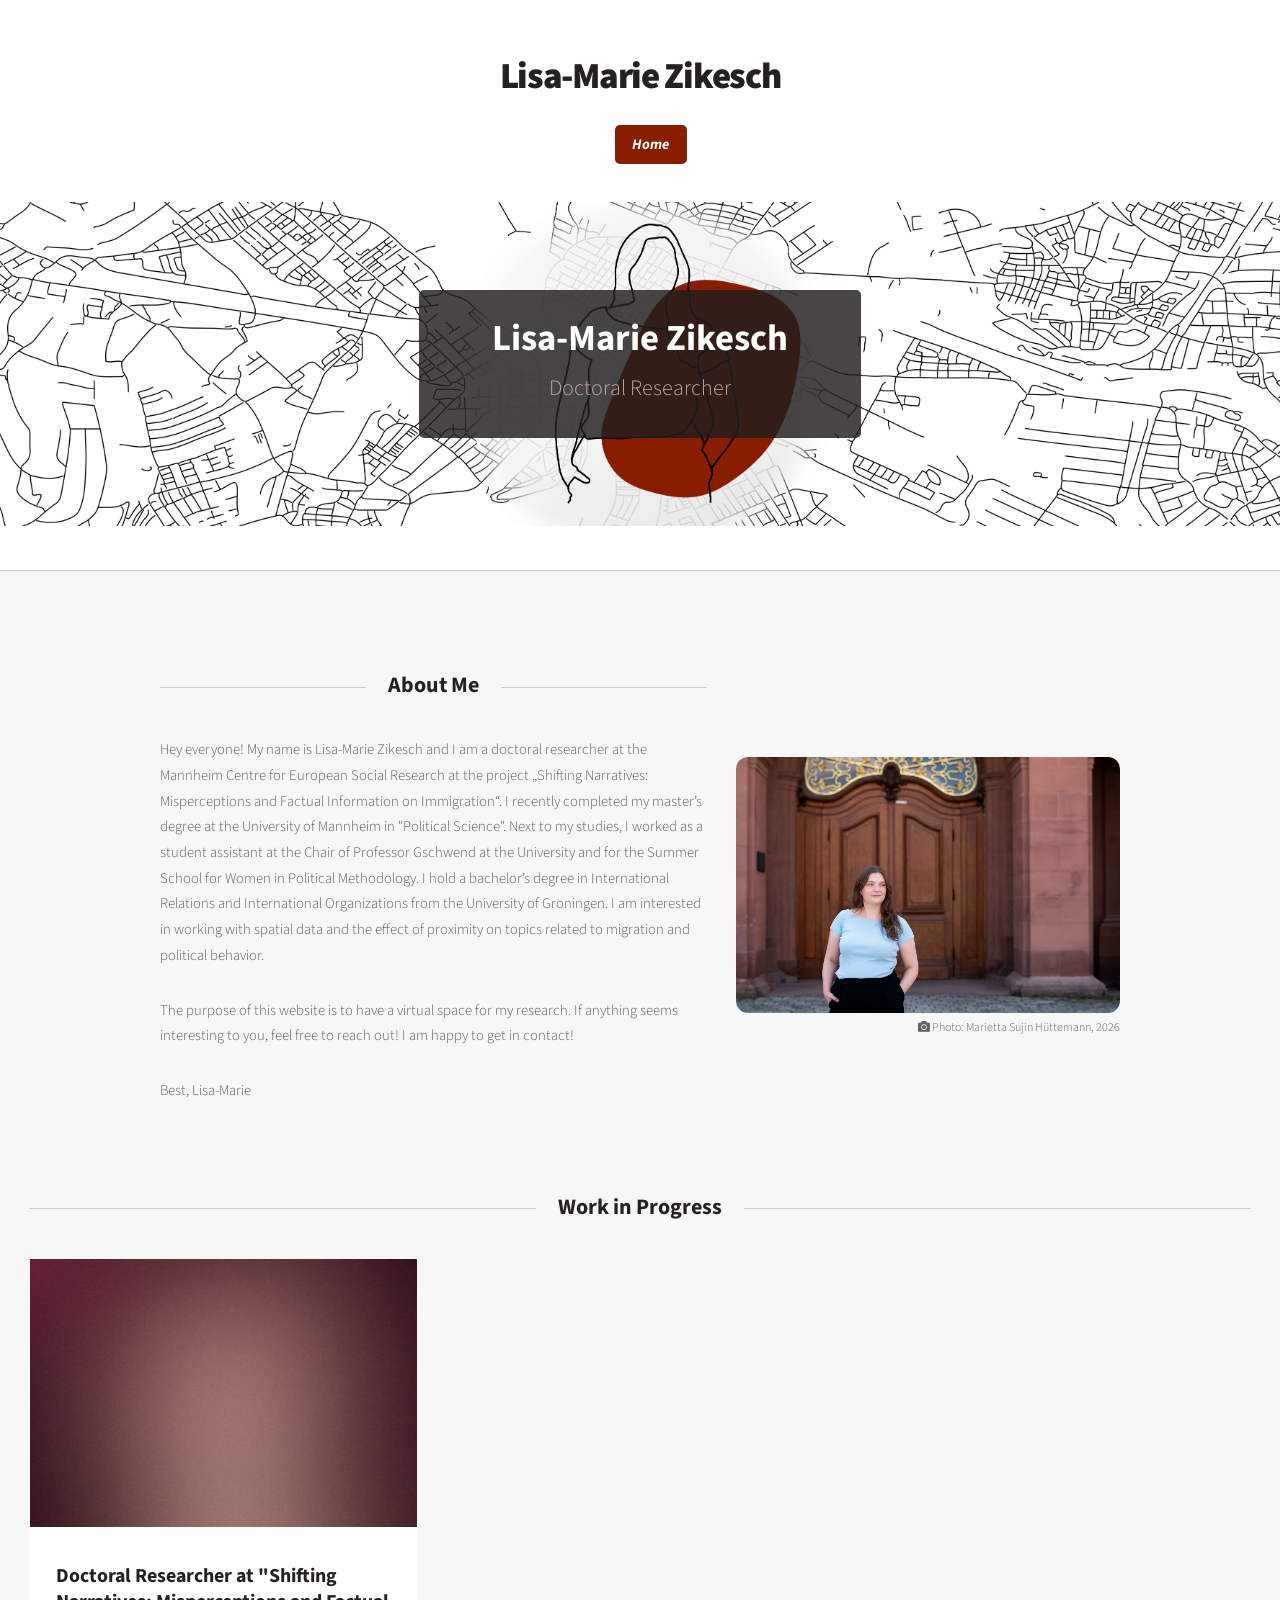
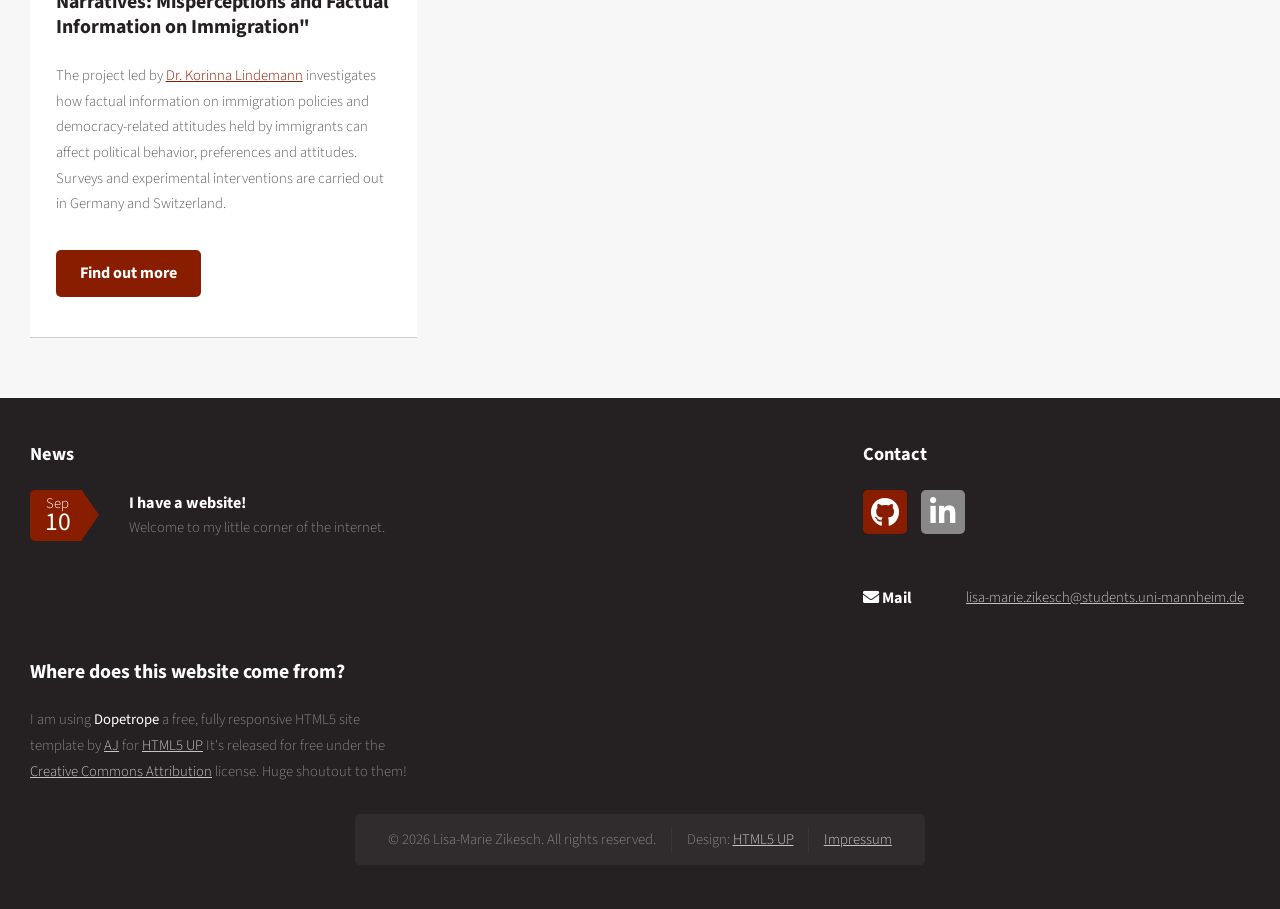
==== index.html @ a0c5550e "Update index.html" ====
<!DOCTYPE HTML>
<!--
	Dopetrope by HTML5 UP
	html5up.net | @ajlkn
	Free for personal and commercial use under the CCA 3.0 license (html5up.net/license)
-->
<html>
	<head>
		<title>Lisa-Marie Zikesch</title>
		<meta charset="utf-8" />
		<meta name="viewport" content="width=device-width, initial-scale=1, user-scalable=no" />

		<link rel="icon" type="image/png" href="images/favicon.png">
		<link rel="stylesheet" href="assets/css/main.css" />
	</head>
	<body class="homepage is-preload">
		<div id="page-wrapper">

			<!-- Header -->
				<section id="header">

					<!-- Logo -->
						<h1><a href="index.html">Lisa-Marie Zikesch</a></h1>

					<!-- Nav -->
						<nav id="nav">
							<ul>
								<li class="current"><a href="index.html">Home</a></li>
								<!--
								<li><a href="no-sidebar.html">About Me</a></li>
								<li>
									<a href="#">Menu</a>
									<ul>
										<li><a href="#">Lorem ipsum dolor</a></li>
										<li><a href="#">Magna phasellus</a></li>
										<li><a href="#">Etiam dolore nisl</a></li>
										<li>
											<a href="#">Phasellus consequat</a>
											<ul>
												<li><a href="#">Magna phasellus</a></li>
												<li><a href="#">Etiam dolore nisl</a></li>
												<li><a href="#">Veroeros feugiat</a></li>
												<li><a href="#">Nisl sed aliquam</a></li>
												<li><a href="#">Dolore adipiscing</a></li>
											</ul>
										</li>
										<li><a href="#">Veroeros feugiat</a></li>
									</ul>
								</li>
							-->
								<!--
								<li><a href="left-sidebar.html">Left Sidebar</a></li>
								<li><a href="right-sidebar.html">Right Sidebar</a></li>
							-->
				
							</ul>
						</nav>

					<!-- Banner -->
						<section id="banner">
							<header>
								<h2>Lisa-Marie Zikesch</h2>
								<p>Doctoral Researcher</p>
							</header>
						</section>

					<!-- Intro -->
					 <!--
						<section id="intro" class="container">
							<div class="row">
								<div class="col-4 col-12-medium">
									<section class="first">
										<i class="icon solid featured fa-cog"></i>
										<header>
											<h2>Research</h2>
										</header>
										<p>Nisl amet dolor sit ipsum veroeros sed blandit consequat veroeros et magna tempus.</p>
									</section>
								</div>
								<div class="col-4 col-12-medium">
									<section class="middle">
										<i class="icon solid featured alt fa-bolt"></i>
										<header>
											<h2>Magna etiam dolor</h2>
										</header>
										<p>Nisl amet dolor sit ipsum veroeros sed blandit consequat veroeros et magna tempus.</p>
									</section>
								</div>
								<div class="col-4 col-12-medium">
									<section class="last">
										<i class="icon solid featured alt2 fa-star"></i>
										<header>
											<h2>Tempus adipiscing</h2>
										</header>
										<p>Nisl amet dolor sit ipsum veroeros sed blandit consequat veroeros et magna tempus.</p>
									</section>
								</div>
							</div>
							<footer>
								<ul class="actions">
									<li><a href="#" class="button large">Get Started</a></li>
									<li><a href="#" class="button alt large">Learn More</a></li>
								</ul>
							</footer>
						</section>
					-->
				</section>


			<!-- Main -->
				<section id="main">
					<div class="container">
						<div class="row">
							<div class="col-12">

								<!-- Section -->
									<section class="about-section">
										<div class="section-text">
											<header class="major">
												<h2>About Me</h2>
											</header>
											<p>
												Hey everyone! My name is Lisa-Marie Zikesch and I am a doctoral researcher at the Mannheim Centre for European Social Research at the project „Shifting Narratives: Misperceptions and Factual Information on Immigration“. I recently completed my master’s degree at the University of Mannheim in "Political Science". Next to my studies, I worked as a student assistant at the Chair of Professor Gschwend at the University and for the Summer School for Women in Political Methodology. I hold a bachelor’s degree in International Relations and International Organizations from the University of Groningen. I am interested in working with spatial data and the effect of proximity on topics related to migration and political behavior. 
											</p>
											<p>
												The purpose of this website is to have a virtual space for my research. If anything seems interesting to you, feel free to reach out! I am happy to get in contact!
											</p>
											<p>
												Best, Lisa-Marie
											</p>
										</div>
										<figure class="image-figure">
											<img
    											src="images/profile.jpg"
    											alt="Headshot of Lisa-Marie Zikesch"
   					 							class="section-image"
    											width="800"
   	 											height="600"
											/>
											<figcaption>
												<i class="fas fa-camera"></i>
      											Photo: Marietta Sujin Hüttemann, 2026
    										</figcaption>
  										</figure>
									</section>
								
								<!-- Publications -->
									<section>
										<header class="major">
											<h2>Work in Progress</h2>
										</header>
										<div class="row">
											<div class="col-4 col-6-medium col-12-small">
												<section class="box">
													<a href="#" class="image featured"><img src="images/pic03.jpg" alt="" /></a>
													<header>
														<h3>Doctoral Researcher at "Shifting Narratives: Misperceptions and Factual Information on Immigration"</h3>
													</header>
													<p>The project led by <a href="https://korinnalindemann.github.io/" target="_blank">Dr. Korinna Lindemann</a> investigates how factual information on immigration policies and democracy-related attitudes held by immigrants can affect political behavior, preferences and attitudes. Surveys and experimental interventions are carried out in Germany and Switzerland.</p>
													<footer>
														<ul class="actions">
															<li><a href="https://www.mzes.uni-mannheim.de/en/projects/detail/shifting-narratives-misperceptions-and-factual-information-on-immigration" class="button alt">Find out more</a></li>
														</ul>
													</footer>
												</section>
											<!--	
											</div>
											<div class="col-4 col-6-medium col-12-small">
												<section class="box">
													<a href="#" class="image featured"><img src="images/pic03.jpg" alt="" /></a>
													<header>
														<h3>Sed etiam lorem nulla</h3>
													</header>
													<p>Lorem ipsum dolor sit amet sit veroeros sed amet blandit consequat veroeros lorem blandit adipiscing et feugiat phasellus tempus dolore ipsum lorem dolore.</p>
													<footer>
														<ul class="actions">
															<li><a href="#" class="button alt">Find out more</a></li>
														</ul>
													</footer>
												</section>
											</div>
											<div class="col-4 col-6-medium col-12-small">
												<section class="box">
													<a href="#" class="image featured"><img src="images/pic04.jpg" alt="" /></a>
													<header>
														<h3>Consequat et tempus</h3>
													</header>
													<p>Lorem ipsum dolor sit amet sit veroeros sed amet blandit consequat veroeros lorem blandit adipiscing et feugiat phasellus tempus dolore ipsum lorem dolore.</p>
													<footer>
														<ul class="actions">
															<li><a href="#" class="button alt">Find out more</a></li>
														</ul>
													</footer>
												</section>
											</div>
										-->
											</div>
									</section>

							</div>
							<div class="col-12">

							
								<!-- Publications -->
								<!--
									<section>
										<header class="major">
											<h2>Publications</h2>
										</header>
										<div class="row">
											<div class="col-4 col-6-medium col-12-small">
												<section class="box">
													<a href="#" class="image featured"><img src="images/pic02.jpg" alt="" /></a>
													<header>
														<h3>Ipsum feugiat et dolor</h3>
													</header>
													<p>Lorem ipsum dolor sit amet sit veroeros sed amet blandit consequat veroeros lorem blandit adipiscing et feugiat phasellus tempus dolore ipsum lorem dolore.</p>
													<footer>
														<ul class="actions">
															<li><a href="#" class="button alt">Find out more</a></li>
														</ul>
													</footer>
												</section>
											</div>
											<div class="col-4 col-6-medium col-12-small">
												<section class="box">
													<a href="#" class="image featured"><img src="images/pic03.jpg" alt="" /></a>
													<header>
														<h3>Sed etiam lorem nulla</h3>
													</header>
													<p>Lorem ipsum dolor sit amet sit veroeros sed amet blandit consequat veroeros lorem blandit adipiscing et feugiat phasellus tempus dolore ipsum lorem dolore.</p>
													<footer>
														<ul class="actions">
															<li><a href="#" class="button alt">Find out more</a></li>
														</ul>
													</footer>
												</section>
											</div>
											<div class="col-4 col-6-medium col-12-small">
												<section class="box">
													<a href="#" class="image featured"><img src="images/pic04.jpg" alt="" /></a>
													<header>
														<h3>Consequat et tempus</h3>
													</header>
													<p>Lorem ipsum dolor sit amet sit veroeros sed amet blandit consequat veroeros lorem blandit adipiscing et feugiat phasellus tempus dolore ipsum lorem dolore.</p>
													<footer>
														<ul class="actions">
															<li><a href="#" class="button alt">Find out more</a></li>
														</ul>
													</footer>
												</section>
											</div>
										-->			
										
						
											<!--
											<div class="col-4 col-6-medium col-12-small">
												<section class="box">
													<a href="#" class="image featured"><img src="images/pic05.jpg" alt="" /></a>
													<header>
														<h3>Blandit sed adipiscing</h3>
													</header>
													<p>Lorem ipsum dolor sit amet sit veroeros sed amet blandit consequat veroeros lorem blandit adipiscing et feugiat phasellus tempus dolore ipsum lorem dolore.</p>
													<footer>
														<ul class="actions">
															<li><a href="#" class="button alt">Find out more</a></li>
														</ul>
													</footer>
												</section>
											</div>
											<div class="col-4 col-6-medium col-12-small">
												<section class="box">
													<a href="#" class="image featured"><img src="images/pic06.jpg" alt="" /></a>
													<header>
														<h3>Etiam nisl consequat</h3>
													</header>
													<p>Lorem ipsum dolor sit amet sit veroeros sed amet blandit consequat veroeros lorem blandit adipiscing et feugiat phasellus tempus dolore ipsum lorem dolore.</p>
													<footer>
														<ul class="actions">
															<li><a href="#" class="button alt">Find out more</a></li>
														</ul>
													</footer>
												</section>
											</div>
											<div class="col-4 col-6-medium col-12-small">
												<section class="box">
													<a href="#" class="image featured"><img src="images/pic07.jpg" alt="" /></a>
													<header>
														<h3>Dolore nisl feugiat</h3>
													</header>
													<p>Lorem ipsum dolor sit amet sit veroeros sed amet blandit consequat veroeros lorem blandit adipiscing et feugiat phasellus tempus dolore ipsum lorem dolore.</p>
													<footer>
														<ul class="actions">
															<li><a href="#" class="button alt">Find out more</a></li>
														</ul>
													</footer>
												</section>
											</div>
										-->
								<!--			
										</div>
									</section>

							</div>
							<div class="col-12">
							-->		

								<!-- Blog -->
								 <!--
									<section>
										<header class="major">
											<h2>The Blog</h2>
										</header>
										<div class="row">
											<div class="col-6 col-12-small">
												<section class="box">
													<a href="#" class="image featured"><img src="images/pic08.jpg" alt="" /></a>
													<header>
														<h3>Magna tempus consequat</h3>
														<p>Posted 45 minutes ago</p>
													</header>
													<p>Lorem ipsum dolor sit amet sit veroeros sed et blandit consequat sed veroeros lorem et blandit adipiscing feugiat phasellus tempus hendrerit, tortor vitae mattis tempor, sapien sem feugiat sapien, id suscipit magna felis nec elit. Class aptent taciti sociosqu ad litora torquent per conubia nostra, per inceptos lorem ipsum dolor sit amet.</p>
													<footer>
														<ul class="actions">
															<li><a href="#" class="button icon solid fa-file-alt">Continue Reading</a></li>
															<li><a href="#" class="button alt icon solid fa-comment">33 comments</a></li>
														</ul>
													</footer>
												</section>
											</div>
											<div class="col-6 col-12-small">
												<section class="box">
													<a href="#" class="image featured"><img src="images/pic09.jpg" alt="" /></a>
													<header>
														<h3>Aptent veroeros aliquam</h3>
														<p>Posted 45 minutes ago</p>
													</header>
													<p>Lorem ipsum dolor sit amet sit veroeros sed et blandit consequat sed veroeros lorem et blandit adipiscing feugiat phasellus tempus hendrerit, tortor vitae mattis tempor, sapien sem feugiat sapien, id suscipit magna felis nec elit. Class aptent taciti sociosqu ad litora torquent per conubia nostra, per inceptos lorem ipsum dolor sit amet.</p>
													<footer>
														<ul class="actions">
															<li><a href="#" class="button icon solid fa-file-alt">Continue Reading</a></li>
															<li><a href="#" class="button alt icon solid fa-comment">33 comments</a></li>
														</ul>
													</footer>
												</section>
											</div>
										</div>
									</section>
								-->
							</div>
						</div>
					</div>
				</section>

			<!-- Footer -->
				<section id="footer">
					<div class="container">
						<div class="row">
							<div class="col-8 col-12-medium">
								<section>
									<header>
										<h2>News</h2>
									</header>
									<ul class="dates">
										<li>
											<span class="date">Sep <strong>10</strong></span>
											<h3><a href="#">I have a website!</a></h3>
											<p>Welcome to my little corner of the internet.</p>
										</li>
									<!--
										<li>
											<span class="date">Jan <strong>23</strong></span>
											<h3><a href="#">Ipsum sed blandit nisl consequat</a></h3>
											<p>Blandit phasellus lorem ipsum dolor tempor sapien tortor hendrerit adipiscing feugiat lorem.</p>
										</li>
										<li>
											<span class="date">Jan <strong>15</strong></span>
											<h3><a href="#">Magna tempus lorem feugiat</a></h3>
											<p>Dolore consequat sed phasellus lorem sed etiam nullam dolor etiam sed amet sit consequat.</p>
										</li>
										<li>
											<span class="date">Jan <strong>12</strong></span>
											<h3><a href="#">Dolore tempus ipsum feugiat nulla</a></h3>
											<p>Feugiat lorem dolor sed nullam tempus lorem ipsum dolor sit amet nullam consequat.</p>
										</li>
										<li>
											<span class="date">Jan <strong>10</strong></span>
											<h3><a href="#">Blandit tempus aliquam?</a></h3>
											<p>Feugiat sed tempus blandit tempus adipiscing nisl lorem ipsum dolor sit amet dolore.</p>
										</li>
									-->
									</ul>
								</section>
							</div>
						
							<!--
							<div class="col-4 col-6-medium col-12-small">
								
								<section>
									<header>
										<h2>Tempus consequat</h2>
									</header>
									<ul class="divided">
										<li><a href="#">Lorem ipsum dolor sit amet sit veroeros</a></li>
										<li><a href="#">Sed et blandit consequat sed tlorem blandit</a></li>
										<li><a href="#">Adipiscing feugiat phasellus sed tempus</a></li>
										<li><a href="#">Hendrerit tortor vitae mattis tempor sapien</a></li>
										<li><a href="#">Sem feugiat sapien id suscipit magna felis nec</a></li>
										<li><a href="#">Elit class aptent taciti sociosqu ad litora</a></li>
									</ul>
								</section>
							</div>
							<div class="col-4 col-6-medium col-12-small">
								<section>
									<header>
										<h2>Ipsum et phasellus</h2>
									</header>
									<ul class="divided">
										<li><a href="#">Lorem ipsum dolor sit amet sit veroeros</a></li>
										<li><a href="#">Sed et blandit consequat sed tlorem blandit</a></li>
										<li><a href="#">Adipiscing feugiat phasellus sed tempus</a></li>
										<li><a href="#">Hendrerit tortor vitae mattis tempor sapien</a></li>
										<li><a href="#">Sem feugiat sapien id suscipit magna felis nec</a></li>
										<li><a href="#">Elit class aptent taciti sociosqu ad litora</a></li>
									</ul>
								</section>
								
							</div>
							-->
							<div class="col-4 col-12-medium">
								<section>
									<header>
										<h2>Contact</h2>
									</header>
									<ul class="social">
										<li><a class="icon brands fab fa-github" href="https://github.com/lisa-mariezikesch"><span class="label">GitHub</span></a></li>
										<li><a class="icon brands fa-linkedin-in" href="https://www.linkedin.com/in/lisa-marie-zikesch-092158225/?locale=en-US"><span class="label">LinkedIn</span></a></li>
			
									</ul>
									<ul class="contact">
										<li>
											<h3><i class="fas fa-envelope"></i> Mail</h3>
											<p><a href="mailto:lisa-marie.zikesch@students.uni-mannheim.de">lisa-marie.zikesch@students.uni-mannheim.de</a></p>
										</li>
										<!--
										<li>
											<h3>Address</h3>
											<p>
												Untitled Incorporated<br />
												1234 Somewhere Road Suite<br />
												Nashville, TN 00000-0000
											</p>
										</li>
								
										<li>
											<h3>Mail</h3>
											<p><a href="mailto:lisa-marie.zikesch@students.uni-mannheim.de">lisa-marie.zikesch@students.uni-mannheim.de</a></p>
										</li>
									
										<li>
											<h3>Phone</h3>
											<p>(800) 000-0000</p>
										</li>
									-->
									</ul>
								</section>
							</div>
							<div class="col-4 col-12-small">
								<section>
									<header>
										<h3>Where does this website come from?</h3>
									</header>
									<!--
									<a href="#" class="image featured"><img src="images/pic10.jpg" alt="" /></a>
								-->
									<p>
										I am using <strong>Dopetrope</strong> a free, fully responsive HTML5 site template by
										<a href="http://twitter.com/ajlkn">AJ</a> for <a href="http://html5up.net/">HTML5 UP</a> It's released for free under
										the <a href="http://html5up.net/license/">Creative Commons Attribution</a> license. Huge shoutout to them!
									</p>
									<!--
									<footer>
										<ul class="actions">
											<li><a href="#" class="button">Find out more</a></li>
										</ul>
									</footer>
								-->
								</section>
							</div>
							<div class="col-12">

								<!-- Copyright -->
									<div id="copyright">
										<ul class="links">
											<li>&copy; 2026 Lisa-Marie Zikesch. All rights reserved.</li><li>Design: <a href="http://html5up.net">HTML5 UP</a></li><li><a href="impressum.html">Impressum</a></li>
										</ul>
									</div>

							</div>
						</div>
					</div>
				</section>

		</div>

		<!-- Scripts -->
			<script src="assets/js/jquery.min.js"></script>
			<script src="assets/js/jquery.dropotron.min.js"></script>
			<script src="assets/js/browser.min.js"></script>
			<script src="assets/js/breakpoints.min.js"></script>
			<script src="assets/js/util.js"></script>
			<script src="assets/js/main.js"></script>

	</body>
</html>
---- assets/css/main.css ----
@import url("fontawesome-all.min.css");
@import url("https://fonts.googleapis.com/css?family=Source+Sans+Pro:300,400,700,900,300italic");

/*
	Dopetrope by HTML5 UP
	html5up.net | @ajlkn
	Free for personal and commercial use under the CCA 3.0 license (html5up.net/license)
*/

html, body, div, span, applet, object,
iframe, h1, h2, h3, h4, h5, h6, p, blockquote,
pre, a, abbr, acronym, address, big, cite,
code, del, dfn, em, img, ins, kbd, q, s, samp,
small, strike, strong, sub, sup, tt, var, b,
u, i, center, dl, dt, dd, ol, ul, li, fieldset,
form, label, legend, table, caption, tbody,
tfoot, thead, tr, th, td, article, aside,
canvas, details, embed, figure, figcaption,
footer, header, hgroup, menu, nav, output, ruby,
section, summary, time, mark, audio, video {
	margin: 0;
	padding: 0;
	border: 0;
	font-size: 100%;
	font: inherit;
	vertical-align: baseline;}

article, aside, details, figcaption, figure,
footer, header, hgroup, menu, nav, section {
	display: block;}

body {
	line-height: 1;
}

ol, ul {
	list-style: none;
}

blockquote, q {
	quotes: none;
}

	blockquote:before, blockquote:after, q:before, q:after {
		content: '';
		content: none;
	}

table {
	border-collapse: collapse;
	border-spacing: 0;
}

body {
	-webkit-text-size-adjust: none;
}

mark {
	background-color: transparent;
	color: inherit;
}

input::-moz-focus-inner {
	border: 0;
	padding: 0;
}

input, select, textarea {
	-moz-appearance: none;
	-webkit-appearance: none;
	-ms-appearance: none;
	appearance: none;
}

/* Basic */

	html {
		box-sizing: border-box;
	}

	*, *:before, *:after {
		box-sizing: inherit;
	}

	body {
		background: #252122;
		background-image: url("images/bg02.png");
	}

		body.is-preload *, body.is-preload *:before, body.is-preload *:after {
			-moz-animation: none !important;
			-webkit-animation: none !important;
			-ms-animation: none !important;
			animation: none !important;
			-moz-transition: none !important;
			-webkit-transition: none !important;
			-ms-transition: none !important;
			transition: none !important;
		}

	body, input, textarea, select {
		font-family: 'Source Sans Pro';
		font-weight: 300;
		color: #5d5d5d;
		font-size: 14pt;
		line-height: 1.75em;
	}

	strong, b {
		color: #252122;
		font-weight: 400;
	}

	i, em {
		font-style: italic;
	}

	sub {
		position: relative;
		top: 0.5em;
		font-size: 0.8em;
	}

	sup {
		position: relative;
		top: -0.5em;
		font-size: 0.8em;
	}

	blockquote {
		border-left: solid 0.75em #dddddd;
		padding: 1em 0 1em 1.5em;
		font-style: italic;
	}

	h1, h2, h3, h4, h5, h6 {
		color: #252122;
		font-weight: 700;
	}

	h1 a, h2 a, h3 a, h4 a, h5 a, h6 a {
		color: inherit;
		text-decoration: none;
	}

	h2 {
		font-size: 1.5em;
	}

	h3 {
		font-size: 1.35em;
	}

	a {
		color: #891d00;
		text-decoration: underline;
	}

		a:hover {
			text-decoration: none;
		}

	br.clear {
		clear: both;
	}

	hr {
		border: 0;
		border-top: solid 1px #dddddd;
		height: 1px;
		margin: 2em 0 2em 0;
	}

	p, ul, ol, dl, table {
		margin-bottom: 2em;
	}

/* Container */

	.container {
		margin: 0 auto;
		max-width: 100%;
		width: 70em;
	}

		@media screen and (max-width: 1680px) {

			.container {
				width: 70em;
			}

		}

		@media screen and (max-width: 1280px) {

			.container {
				width: calc(100% - 60px);
			}

		}

		@media screen and (max-width: 980px) {

			.container {
				width: calc(100% - 80px);
			}

		}

		@media screen and (max-width: 736px) {

			.container {
				width: calc(100% - 40px);
			}

		}

/* Row */

	.row {
		display: flex;
		flex-wrap: wrap;
		box-sizing: border-box;
		align-items: stretch;
	}

		.row > * {
			box-sizing: border-box;
		}

		.row.gtr-uniform > * > :last-child {
			margin-bottom: 0;
		}

		.row.aln-left {
			justify-content: flex-start;
		}

		.row.aln-center {
			justify-content: center;
		}

		.row.aln-right {
			justify-content: flex-end;
		}

		.row.aln-top {
			align-items: flex-start;
		}

		.row.aln-middle {
			align-items: center;
		}

		.row.aln-bottom {
			align-items: flex-end;
		}

		.row > .imp {
			order: -1;
		}

		.row > .col-1 {
			width: 8.33333%;
		}

		.row > .off-1 {
			margin-left: 8.33333%;
		}

		.row > .col-2 {
			width: 16.66667%;
		}

		.row > .off-2 {
			margin-left: 16.66667%;
		}

		.row > .col-3 {
			width: 25%;
		}

		.row > .off-3 {
			margin-left: 25%;
		}

		.row > .col-4 {
			width: 33.33333%;
		}

		.row > .off-4 {
			margin-left: 33.33333%;
		}

		.row > .col-5 {
			width: 41.66667%;
		}

		.row > .off-5 {
			margin-left: 41.66667%;
		}

		.row > .col-6 {
			width: 50%;
		}

		.row > .off-6 {
			margin-left: 50%;
		}

		.row > .col-7 {
			width: 58.33333%;
		}

		.row > .off-7 {
			margin-left: 58.33333%;
		}

		.row > .col-8 {
			width: 66.66667%;
		}

		.row > .off-8 {
			margin-left: 66.66667%;
		}

		.row > .col-9 {
			width: 75%;
		}

		.row > .off-9 {
			margin-left: 75%;
		}

		.row > .col-10 {
			width: 83.33333%;
		}

		.row > .off-10 {
			margin-left: 83.33333%;
		}

		.row > .col-11 {
			width: 91.66667%;
		}

		.row > .off-11 {
			margin-left: 91.66667%;
		}

		.row > .col-12 {
			width: 100%;
		}

		.row > .off-12 {
			margin-left: 100%;
		}

		.row.gtr-0 {
			margin-top: 0px;
			margin-left: 0px;
		}

			.row.gtr-0 > * {
				padding: 0px 0 0 0px;
			}

			.row.gtr-0.gtr-uniform {
				margin-top: 0px;
			}

				.row.gtr-0.gtr-uniform > * {
					padding-top: 0px;
				}

		.row.gtr-25 {
			margin-top: -12.5px;
			margin-left: -12.5px;
		}

			.row.gtr-25 > * {
				padding: 12.5px 0 0 12.5px;
			}

			.row.gtr-25.gtr-uniform {
				margin-top: -12.5px;
			}

				.row.gtr-25.gtr-uniform > * {
					padding-top: 12.5px;
				}

		.row.gtr-50 {
			margin-top: -25px;
			margin-left: -25px;
		}

			.row.gtr-50 > * {
				padding: 25px 0 0 25px;
			}

			.row.gtr-50.gtr-uniform {
				margin-top: -25px;
			}

				.row.gtr-50.gtr-uniform > * {
					padding-top: 25px;
				}

		.row {
			margin-top: -50px;
			margin-left: -50px;
		}

			.row > * {
				padding: 50px 0 0 50px;
			}

			.row.gtr-uniform {
				margin-top: -50px;
			}

				.row.gtr-uniform > * {
					padding-top: 50px;
				}

		.row.gtr-150 {
			margin-top: -75px;
			margin-left: -75px;
		}

			.row.gtr-150 > * {
				padding: 75px 0 0 75px;
			}

			.row.gtr-150.gtr-uniform {
				margin-top: -75px;
			}

				.row.gtr-150.gtr-uniform > * {
					padding-top: 75px;
				}

		.row.gtr-200 {
			margin-top: -100px;
			margin-left: -100px;
		}

			.row.gtr-200 > * {
				padding: 100px 0 0 100px;
			}

			.row.gtr-200.gtr-uniform {
				margin-top: -100px;
			}

				.row.gtr-200.gtr-uniform > * {
					padding-top: 100px;
				}

		@media screen and (max-width: 1680px) {

			.row {
				display: flex;
				flex-wrap: wrap;
				box-sizing: border-box;
				align-items: stretch;
			}

				.row > * {
					box-sizing: border-box;
				}

				.row.gtr-uniform > * > :last-child {
					margin-bottom: 0;
				}

				.row.aln-left {
					justify-content: flex-start;
				}

				.row.aln-center {
					justify-content: center;
				}

				.row.aln-right {
					justify-content: flex-end;
				}

				.row.aln-top {
					align-items: flex-start;
				}

				.row.aln-middle {
					align-items: center;
				}

				.row.aln-bottom {
					align-items: flex-end;
				}

				.row > .imp-xlarge {
					order: -1;
				}

				.row > .col-1-xlarge {
					width: 8.33333%;
				}

				.row > .off-1-xlarge {
					margin-left: 8.33333%;
				}

				.row > .col-2-xlarge {
					width: 16.66667%;
				}

				.row > .off-2-xlarge {
					margin-left: 16.66667%;
				}

				.row > .col-3-xlarge {
					width: 25%;
				}

				.row > .off-3-xlarge {
					margin-left: 25%;
				}

				.row > .col-4-xlarge {
					width: 33.33333%;
				}

				.row > .off-4-xlarge {
					margin-left: 33.33333%;
				}

				.row > .col-5-xlarge {
					width: 41.66667%;
				}

				.row > .off-5-xlarge {
					margin-left: 41.66667%;
				}

				.row > .col-6-xlarge {
					width: 50%;
				}

				.row > .off-6-xlarge {
					margin-left: 50%;
				}

				.row > .col-7-xlarge {
					width: 58.33333%;
				}

				.row > .off-7-xlarge {
					margin-left: 58.33333%;
				}

				.row > .col-8-xlarge {
					width: 66.66667%;
				}

				.row > .off-8-xlarge {
					margin-left: 66.66667%;
				}

				.row > .col-9-xlarge {
					width: 75%;
				}

				.row > .off-9-xlarge {
					margin-left: 75%;
				}

				.row > .col-10-xlarge {
					width: 83.33333%;
				}

				.row > .off-10-xlarge {
					margin-left: 83.33333%;
				}

				.row > .col-11-xlarge {
					width: 91.66667%;
				}

				.row > .off-11-xlarge {
					margin-left: 91.66667%;
				}

				.row > .col-12-xlarge {
					width: 100%;
				}

				.row > .off-12-xlarge {
					margin-left: 100%;
				}

				.row.gtr-0 {
					margin-top: 0px;
					margin-left: 0px;
				}

					.row.gtr-0 > * {
						padding: 0px 0 0 0px;
					}

					.row.gtr-0.gtr-uniform {
						margin-top: 0px;
					}

						.row.gtr-0.gtr-uniform > * {
							padding-top: 0px;
						}

				.row.gtr-25 {
					margin-top: -12.5px;
					margin-left: -12.5px;
				}

					.row.gtr-25 > * {
						padding: 12.5px 0 0 12.5px;
					}

					.row.gtr-25.gtr-uniform {
						margin-top: -12.5px;
					}

						.row.gtr-25.gtr-uniform > * {
							padding-top: 12.5px;
						}

				.row.gtr-50 {
					margin-top: -25px;
					margin-left: -25px;
				}

					.row.gtr-50 > * {
						padding: 25px 0 0 25px;
					}

					.row.gtr-50.gtr-uniform {
						margin-top: -25px;
					}

						.row.gtr-50.gtr-uniform > * {
							padding-top: 25px;
						}

				.row {
					margin-top: -50px;
					margin-left: -50px;
				}

					.row > * {
						padding: 50px 0 0 50px;
					}

					.row.gtr-uniform {
						margin-top: -50px;
					}

						.row.gtr-uniform > * {
							padding-top: 50px;
						}

				.row.gtr-150 {
					margin-top: -75px;
					margin-left: -75px;
				}

					.row.gtr-150 > * {
						padding: 75px 0 0 75px;
					}

					.row.gtr-150.gtr-uniform {
						margin-top: -75px;
					}

						.row.gtr-150.gtr-uniform > * {
							padding-top: 75px;
						}

				.row.gtr-200 {
					margin-top: -100px;
					margin-left: -100px;
				}

					.row.gtr-200 > * {
						padding: 100px 0 0 100px;
					}

					.row.gtr-200.gtr-uniform {
						margin-top: -100px;
					}

						.row.gtr-200.gtr-uniform > * {
							padding-top: 100px;
						}

		}

		@media screen and (max-width: 1280px) {

			.row {
				display: flex;
				flex-wrap: wrap;
				box-sizing: border-box;
				align-items: stretch;
			}

				.row > * {
					box-sizing: border-box;
				}

				.row.gtr-uniform > * > :last-child {
					margin-bottom: 0;
				}

				.row.aln-left {
					justify-content: flex-start;
				}

				.row.aln-center {
					justify-content: center;
				}

				.row.aln-right {
					justify-content: flex-end;
				}

				.row.aln-top {
					align-items: flex-start;
				}

				.row.aln-middle {
					align-items: center;
				}

				.row.aln-bottom {
					align-items: flex-end;
				}

				.row > .imp-large {
					order: -1;
				}

				.row > .col-1-large {
					width: 8.33333%;
				}

				.row > .off-1-large {
					margin-left: 8.33333%;
				}

				.row > .col-2-large {
					width: 16.66667%;
				}

				.row > .off-2-large {
					margin-left: 16.66667%;
				}

				.row > .col-3-large {
					width: 25%;
				}

				.row > .off-3-large {
					margin-left: 25%;
				}

				.row > .col-4-large {
					width: 33.33333%;
				}

				.row > .off-4-large {
					margin-left: 33.33333%;
				}

				.row > .col-5-large {
					width: 41.66667%;
				}

				.row > .off-5-large {
					margin-left: 41.66667%;
				}

				.row > .col-6-large {
					width: 50%;
				}

				.row > .off-6-large {
					margin-left: 50%;
				}

				.row > .col-7-large {
					width: 58.33333%;
				}

				.row > .off-7-large {
					margin-left: 58.33333%;
				}

				.row > .col-8-large {
					width: 66.66667%;
				}

				.row > .off-8-large {
					margin-left: 66.66667%;
				}

				.row > .col-9-large {
					width: 75%;
				}

				.row > .off-9-large {
					margin-left: 75%;
				}

				.row > .col-10-large {
					width: 83.33333%;
				}

				.row > .off-10-large {
					margin-left: 83.33333%;
				}

				.row > .col-11-large {
					width: 91.66667%;
				}

				.row > .off-11-large {
					margin-left: 91.66667%;
				}

				.row > .col-12-large {
					width: 100%;
				}

				.row > .off-12-large {
					margin-left: 100%;
				}

				.row.gtr-0 {
					margin-top: 0px;
					margin-left: 0px;
				}

					.row.gtr-0 > * {
						padding: 0px 0 0 0px;
					}

					.row.gtr-0.gtr-uniform {
						margin-top: 0px;
					}

						.row.gtr-0.gtr-uniform > * {
							padding-top: 0px;
						}

				.row.gtr-25 {
					margin-top: -7.5px;
					margin-left: -7.5px;
				}

					.row.gtr-25 > * {
						padding: 7.5px 0 0 7.5px;
					}

					.row.gtr-25.gtr-uniform {
						margin-top: -7.5px;
					}

						.row.gtr-25.gtr-uniform > * {
							padding-top: 7.5px;
						}

				.row.gtr-50 {
					margin-top: -15px;
					margin-left: -15px;
				}

					.row.gtr-50 > * {
						padding: 15px 0 0 15px;
					}

					.row.gtr-50.gtr-uniform {
						margin-top: -15px;
					}

						.row.gtr-50.gtr-uniform > * {
							padding-top: 15px;
						}

				.row {
					margin-top: -30px;
					margin-left: -30px;
				}

					.row > * {
						padding: 30px 0 0 30px;
					}

					.row.gtr-uniform {
						margin-top: -30px;
					}

						.row.gtr-uniform > * {
							padding-top: 30px;
						}

				.row.gtr-150 {
					margin-top: -45px;
					margin-left: -45px;
				}

					.row.gtr-150 > * {
						padding: 45px 0 0 45px;
					}

					.row.gtr-150.gtr-uniform {
						margin-top: -45px;
					}

						.row.gtr-150.gtr-uniform > * {
							padding-top: 45px;
						}

				.row.gtr-200 {
					margin-top: -60px;
					margin-left: -60px;
				}

					.row.gtr-200 > * {
						padding: 60px 0 0 60px;
					}

					.row.gtr-200.gtr-uniform {
						margin-top: -60px;
					}

						.row.gtr-200.gtr-uniform > * {
							padding-top: 60px;
						}

		}

		@media screen and (max-width: 980px) {

			.row {
				display: flex;
				flex-wrap: wrap;
				box-sizing: border-box;
				align-items: stretch;
			}

				.row > * {
					box-sizing: border-box;
				}

				.row.gtr-uniform > * > :last-child {
					margin-bottom: 0;
				}

				.row.aln-left {
					justify-content: flex-start;
				}

				.row.aln-center {
					justify-content: center;
				}

				.row.aln-right {
					justify-content: flex-end;
				}

				.row.aln-top {
					align-items: flex-start;
				}

				.row.aln-middle {
					align-items: center;
				}

				.row.aln-bottom {
					align-items: flex-end;
				}

				.row > .imp-medium {
					order: -1;
				}

				.row > .col-1-medium {
					width: 8.33333%;
				}

				.row > .off-1-medium {
					margin-left: 8.33333%;
				}

				.row > .col-2-medium {
					width: 16.66667%;
				}

				.row > .off-2-medium {
					margin-left: 16.66667%;
				}

				.row > .col-3-medium {
					width: 25%;
				}

				.row > .off-3-medium {
					margin-left: 25%;
				}

				.row > .col-4-medium {
					width: 33.33333%;
				}

				.row > .off-4-medium {
					margin-left: 33.33333%;
				}

				.row > .col-5-medium {
					width: 41.66667%;
				}

				.row > .off-5-medium {
					margin-left: 41.66667%;
				}

				.row > .col-6-medium {
					width: 50%;
				}

				.row > .off-6-medium {
					margin-left: 50%;
				}

				.row > .col-7-medium {
					width: 58.33333%;
				}

				.row > .off-7-medium {
					margin-left: 58.33333%;
				}

				.row > .col-8-medium {
					width: 66.66667%;
				}

				.row > .off-8-medium {
					margin-left: 66.66667%;
				}

				.row > .col-9-medium {
					width: 75%;
				}

				.row > .off-9-medium {
					margin-left: 75%;
				}

				.row > .col-10-medium {
					width: 83.33333%;
				}

				.row > .off-10-medium {
					margin-left: 83.33333%;
				}

				.row > .col-11-medium {
					width: 91.66667%;
				}

				.row > .off-11-medium {
					margin-left: 91.66667%;
				}

				.row > .col-12-medium {
					width: 100%;
				}

				.row > .off-12-medium {
					margin-left: 100%;
				}

				.row.gtr-0 {
					margin-top: 0px;
					margin-left: 0px;
				}

					.row.gtr-0 > * {
						padding: 0px 0 0 0px;
					}

					.row.gtr-0.gtr-uniform {
						margin-top: 0px;
					}

						.row.gtr-0.gtr-uniform > * {
							padding-top: 0px;
						}

				.row.gtr-25 {
					margin-top: -10px;
					margin-left: -10px;
				}

					.row.gtr-25 > * {
						padding: 10px 0 0 10px;
					}

					.row.gtr-25.gtr-uniform {
						margin-top: -10px;
					}

						.row.gtr-25.gtr-uniform > * {
							padding-top: 10px;
						}

				.row.gtr-50 {
					margin-top: -20px;
					margin-left: -20px;
				}

					.row.gtr-50 > * {
						padding: 20px 0 0 20px;
					}

					.row.gtr-50.gtr-uniform {
						margin-top: -20px;
					}

						.row.gtr-50.gtr-uniform > * {
							padding-top: 20px;
						}

				.row {
					margin-top: -40px;
					margin-left: -40px;
				}

					.row > * {
						padding: 40px 0 0 40px;
					}

					.row.gtr-uniform {
						margin-top: -40px;
					}

						.row.gtr-uniform > * {
							padding-top: 40px;
						}

				.row.gtr-150 {
					margin-top: -60px;
					margin-left: -60px;
				}

					.row.gtr-150 > * {
						padding: 60px 0 0 60px;
					}

					.row.gtr-150.gtr-uniform {
						margin-top: -60px;
					}

						.row.gtr-150.gtr-uniform > * {
							padding-top: 60px;
						}

				.row.gtr-200 {
					margin-top: -80px;
					margin-left: -80px;
				}

					.row.gtr-200 > * {
						padding: 80px 0 0 80px;
					}

					.row.gtr-200.gtr-uniform {
						margin-top: -80px;
					}

						.row.gtr-200.gtr-uniform > * {
							padding-top: 80px;
						}

		}

		@media screen and (max-width: 736px) {

			.row {
				display: flex;
				flex-wrap: wrap;
				box-sizing: border-box;
				align-items: stretch;
			}

				.row > * {
					box-sizing: border-box;
				}

				.row.gtr-uniform > * > :last-child {
					margin-bottom: 0;
				}

				.row.aln-left {
					justify-content: flex-start;
				}

				.row.aln-center {
					justify-content: center;
				}

				.row.aln-right {
					justify-content: flex-end;
				}

				.row.aln-top {
					align-items: flex-start;
				}

				.row.aln-middle {
					align-items: center;
				}

				.row.aln-bottom {
					align-items: flex-end;
				}

				.row > .imp-small {
					order: -1;
				}

				.row > .col-1-small {
					width: 8.33333%;
				}

				.row > .off-1-small {
					margin-left: 8.33333%;
				}

				.row > .col-2-small {
					width: 16.66667%;
				}

				.row > .off-2-small {
					margin-left: 16.66667%;
				}

				.row > .col-3-small {
					width: 25%;
				}

				.row > .off-3-small {
					margin-left: 25%;
				}

				.row > .col-4-small {
					width: 33.33333%;
				}

				.row > .off-4-small {
					margin-left: 33.33333%;
				}

				.row > .col-5-small {
					width: 41.66667%;
				}

				.row > .off-5-small {
					margin-left: 41.66667%;
				}

				.row > .col-6-small {
					width: 50%;
				}

				.row > .off-6-small {
					margin-left: 50%;
				}

				.row > .col-7-small {
					width: 58.33333%;
				}

				.row > .off-7-small {
					margin-left: 58.33333%;
				}

				.row > .col-8-small {
					width: 66.66667%;
				}

				.row > .off-8-small {
					margin-left: 66.66667%;
				}

				.row > .col-9-small {
					width: 75%;
				}

				.row > .off-9-small {
					margin-left: 75%;
				}

				.row > .col-10-small {
					width: 83.33333%;
				}

				.row > .off-10-small {
					margin-left: 83.33333%;
				}

				.row > .col-11-small {
					width: 91.66667%;
				}

				.row > .off-11-small {
					margin-left: 91.66667%;
				}

				.row > .col-12-small {
					width: 100%;
				}

				.row > .off-12-small {
					margin-left: 100%;
				}

				.row.gtr-0 {
					margin-top: 0px;
					margin-left: 0px;
				}

					.row.gtr-0 > * {
						padding: 0px 0 0 0px;
					}

					.row.gtr-0.gtr-uniform {
						margin-top: 0px;
					}

						.row.gtr-0.gtr-uniform > * {
							padding-top: 0px;
						}

				.row.gtr-25 {
					margin-top: -5px;
					margin-left: -5px;
				}

					.row.gtr-25 > * {
						padding: 5px 0 0 5px;
					}

					.row.gtr-25.gtr-uniform {
						margin-top: -5px;
					}

						.row.gtr-25.gtr-uniform > * {
							padding-top: 5px;
						}

				.row.gtr-50 {
					margin-top: -10px;
					margin-left: -10px;
				}

					.row.gtr-50 > * {
						padding: 10px 0 0 10px;
					}

					.row.gtr-50.gtr-uniform {
						margin-top: -10px;
					}

						.row.gtr-50.gtr-uniform > * {
							padding-top: 10px;
						}

				.row {
					margin-top: -20px;
					margin-left: -20px;
				}

					.row > * {
						padding: 20px 0 0 20px;
					}

					.row.gtr-uniform {
						margin-top: -20px;
					}

						.row.gtr-uniform > * {
							padding-top: 20px;
						}

				.row.gtr-150 {
					margin-top: -30px;
					margin-left: -30px;
				}

					.row.gtr-150 > * {
						padding: 30px 0 0 30px;
					}

					.row.gtr-150.gtr-uniform {
						margin-top: -30px;
					}

						.row.gtr-150.gtr-uniform > * {
							padding-top: 30px;
						}

				.row.gtr-200 {
					margin-top: -40px;
					margin-left: -40px;
				}

					.row.gtr-200 > * {
						padding: 40px 0 0 40px;
					}

					.row.gtr-200.gtr-uniform {
						margin-top: -40px;
					}

						.row.gtr-200.gtr-uniform > * {
							padding-top: 40px;
						}

		}

/* Form */

	form label {
		display: block;
		color: #252122;
		font-weight: 400;
		margin: 0 0 0.5em 0;
	}

	form input[type=text],
	form input[type=email],
	form input[type=password],
	form select,
	form textarea {
		-webkit-appearance: none;
		display: block;
		border: 0;
		padding: 0.75em 1em;
		font-size: 1em;
		border-radius: 5px;
		border: solid 1px #dddddd;
		background: #fff;
		width: 100%;
	}

		form input[type=text]:focus,
		form input[type=email]:focus,
		form input[type=password]:focus,
		form select:focus,
		form textarea:focus {
			box-shadow: inset 0px 0px 1px 1px #43bff0;
		}

	form textarea {
		height: 15em;
	}

	form ::-webkit-input-placeholder {
		color: #555 !important;
	}

	form :-moz-placeholder {
		color: #555 !important;
	}

	form ::-moz-placeholder {
		color: #555 !important;
	}

	form :-ms-input-placeholder {
		color: #555 !important;
	}

	form ::-moz-focus-inner {
		border: 0;
	}

/* Tables */

	table {
		width: 100%;
	}

		table tr {
			border-top: solid 1px #dddddd;
		}

			table tr:first-child {
				border-top: 0;
			}

		table td {
			padding: 0.5em 1em 0.5em 1em;
		}

		table th {
			text-align: left;
			padding: 0.5em 1em 0.5em 1em;
			font-weight: 700;
			margin: 0 0 1em 0;
		}

		table thead {
			border-bottom: solid 2px #dddddd;
		}

/* Section/Article */

	section, article {
		margin-bottom: 2.5em;
	}

		section > :last-child, section:last-child, article > :last-child, article:last-child {
			margin-bottom: 0;
		}

	header {
		margin: 0 0 1.5em 0;
	}

		header > p {
			display: block;
			font-style: italic;
			margin: 0.5em 0 0 0;
			padding-bottom: 0.5em;
		}

		header.major {
			position: relative;
			text-align: center;
			border-top: solid 1px #ccc;
			top: 1em;
			margin: 0 0 3em 0;
		}

			header.major h2 {
				background: #fff;
				position: relative;
				top: -0.65em;
				display: inline;
				margin: 0;
				padding: 0 1em 0 1em;
			}

	footer {
		margin: 2.25em 0 0 0;
	}

/* Box */

	.box {
		background: #ffffff;
		border-bottom: solid 1px #ccc;
		padding: 2.75em 1.75em 2.75em 1.75em;
	}

		.box .image.featured {
			position: relative;
			width: auto;
			left: 1.75em;
			top: 1.75em;
			margin: -4.5em 0 4.25em -3.5em;
		}

		.box.post header {
			padding-top: 1em;
			margin: 0 0 2em 0;
		}

		.box.post h2 {
			font-size: 2.5em;
			letter-spacing: -0.015em;
		}

		.box.post header > p {
			margin-top: 1.25em;
			font-size: 1.25em;
		}

		.box footer ul.actions {
			margin-bottom: 0;
		}

/* Button */

	input[type="button"],
	input[type="submit"],
	input[type="reset"],
	button,
	.button {
		-webkit-appearance: none;
		display: inline-block;
		text-decoration: none;
		cursor: pointer;
		border: 0;
		border-radius: 5px;
		background: #891d00;
		color: #fff !important;
		font-weight: 700;
		outline: 0;
		font-size: 1.1em;
		padding: 0.65em 1.5em 0.65em 1.5em;
		text-align: center;
		-moz-transition: background-color .25s ease-in-out;
		-webkit-transition: background-color .25s ease-in-out;
		-ms-transition: background-color .25s ease-in-out;
		transition: background-color .25s ease-in-out;
	}

		input[type="button"]:hover,
		input[type="submit"]:hover,
		input[type="reset"]:hover,
		button:hover,
		.button:hover {
			background: #891d00;
		}

		input[type="button"]:active,
		input[type="submit"]:active,
		input[type="reset"]:active,
		button:active,
		.button:active {
			background: #891d00;
		}

		input[type="button"].alt,
		input[type="submit"].alt,
		input[type="reset"].alt,
		button.alt,
		.button.alt {
			background: #891d00;
		}

			input[type="button"].alt:hover,
			input[type="submit"].alt:hover,
			input[type="reset"].alt:hover,
			button.alt:hover,
			.button.alt:hover {
				background: #353132;
			}

			input[type="button"].alt:active,
			input[type="submit"].alt:active,
			input[type="reset"].alt:active,
			button.alt:active,
			.button.alt:active {
				background: #151112;
			}

		input[type="button"].icon:before,
		input[type="submit"].icon:before,
		input[type="reset"].icon:before,
		button.icon:before,
		.button.icon:before {
			opacity: 0.35;
			position: relative;
			top: 0.05em;
			margin-right: 0.75em;
		}

		input[type="button"].large,
		input[type="submit"].large,
		input[type="reset"].large,
		button.large,
		.button.large {
			font-size: 1.5em;
			padding: 0.75em 1.5em 0.75em 1.5em;
		}

/* Image */

	.image {
		display: inline-block;
		outline: 0;
	}

		.image img {
			display: block;
			width: 100%;
		}

		.image.centered {
			display: block;
			margin: 0 0 2em 0;
		}

			.image.centered img {
				margin: 0 auto;
				width: auto;
			}

		.image.featured {
			display: block;
			width: 100%;
			margin: 0 0 2em 0;
		}

		.image.left {
			float: left;
			margin: 0 2em 2em 0;
		}

/* List */

	ul {
		list-style: disc;
		padding-left: 1em;
	}

		ul li {
			padding-left: 0.5em;
		}

	ol {
		list-style: decimal;
		padding-left: 1.25em;
	}

		ol li {
			padding-left: 0.25em;
		}

/* Actions */

	ul.actions {
		list-style: none;
		padding-left: 0;
	}

		ul.actions li {
			display: inline-block;
			margin-left: 1em;
			padding-left: 0;
		}

			ul.actions li:first-child {
				margin-left: 0;
			}

/* Links */

	ul.links {
		list-style: none;
		padding-left: 0;
	}

		ul.links li {
			display: inline-block;
			border-left: solid 1px rgba(255, 255, 255, 0.05);
			padding: 0 0 0 1em;
			margin: 0 0 0 1em;
		}

			ul.links li:first-child {
				border-left: 0;
				padding-left: 0;
				margin-left: 0;
			}

/* Contact */

	ul.contact {
		list-style: none;
		padding-left: 0;
	}

		ul.contact li {
			position: relative;
			border-top: solid 1px #ddd;
			padding: 1.3em 0 1.3em 7em;
		}

			ul.contact li h3 {
				position: absolute;
				left: 0;
				top: 1.3em;
				font-size: 1.1em;
			}

			ul.contact li p {
				margin: 0;
			}

			ul.contact li:first-child {
				padding-top: 0;
				border-top: 0;
			}

				ul.contact li:first-child h3 {
					top: 0;
				}

/* Dates */

	ul.dates {
		list-style: none;
		padding-left: 0;
	}

		ul.dates li {
			position: relative;
			border-top: solid 1px #ddd;
			padding: 1.3em 0 1.3em 6.75em;
		}

		ul.dates .date {
			display: block;
			position: absolute;
			left: 0;
			top: 1.3em;
			background-color: #891d00;
			height: 3.5em;
			text-align: center;
			color: #fff;
			line-height: 1em;
			border-top-left-radius: 5px;
			border-bottom-left-radius: 5px;
			padding: 0.5em 0.75em 0 1em;
		}

			ul.dates .date:after {
				content: '';
				position: absolute;
				bottom: 0;
				right: -1.2em;
				border-left: solid 1.25em #891d00;
				border-top: solid 1.8em transparent;
				border-bottom: solid 1.8em transparent;
			}

			ul.dates .date strong {
				display: block;
				font-size: 1.75em;
				padding-top: 0.15em;
			}

		ul.dates h3 {
			font-size: 1.1em;
		}

		ul.dates p {
			margin: 0;
		}

		ul.dates li:first-child {
			border-top: 0;
			padding-top: 0;
		}

			ul.dates li:first-child .date {
				top: 0;
			}

/* Divided */

	ul.divided {
		list-style: none;
		padding-left: 0;
	}

		ul.divided li {
			border-top: solid 1px #ddd;
			padding: 1em 0 1em 0;
		}

			ul.divided li:first-child {
				border-top: 0;
				padding-top: 0;
			}

/* Social */

	ul.social {
		list-style: none;
		padding-left: 0;
		overflow: hidden;
		cursor: default;
		margin: 0 0 3.25em 0;
	}

		ul.social li {
			display: inline-block;
			padding-left: 0;
			margin-left: 0.75em;
		}

			ul.social li:first-child {
				margin-left: 0;
			}

			ul.social li a {
				display: inline-block;
				width: 3em;
				height: 3em;
				text-align: center;
				border-radius: 5px;
				background: #888;
				-moz-transition: background-color .25s ease-in-out;
				-webkit-transition: background-color .25s ease-in-out;
				-ms-transition: background-color .25s ease-in-out;
				transition: background-color .25s ease-in-out;
			}

				ul.social li a:before {
					color: #fff;
					font-size: 2em;
					line-height: 1.5em;
				}

				ul.social li a.fa-facebook {
					background: #3c5a98;
				}

					ul.social li a.fa-facebook:hover {
						background: #4c6aa8;
					}

				ul.social li a.fa-twitter {
					background: #2daae4;
				}

					ul.social li a.fa-twitter:hover {
						background: #3dbaf4;
					}

				ul.social li a.fa-dribbble {
					background: #c4376b;
				}

					ul.social li a.fa-dribbble:hover {
						background: #d4477b;
					}

				ul.social li a.fa-linkedin {
					background: #006599;
				}

					ul.social li a.fa-linkedin:hover {
						background: #1075a9;
					}
				
				ul.social li a.fa-github {
					background: #891d00;
				}

					ul.social li a.fa-github:hover {
						background: #891d00;
					}	

				ul.social li a.fa-email {
					background: #006599;
				}

					ul.social li a.fa-email:hover {
						background: #1075a9;
					}

				ul.social li a.fa-tumblr {
					background: #2b4661;
				}

					ul.social li a.fa-tumblr:hover {
						background: #3b5671;
					}

				ul.social li a.fa-google-plus {
					background: #da2713;
				}

					ul.social li a.fa-google-plus:hover {
						background: #ea3723;
					}

/* Icons */

	.icon {
		text-decoration: none;
		position: relative;
		text-decoration: none;
	}

		.icon:before {
			-moz-osx-font-smoothing: grayscale;
			-webkit-font-smoothing: antialiased;
			display: inline-block;
			font-style: normal;
			font-variant: normal;
			text-rendering: auto;
			line-height: 1;
			text-transform: none !important;
			font-family: 'Font Awesome 5 Free';
			font-weight: 400;
		}

		.icon.solid:before {
			font-weight: 900;
		}

		.icon.brands:before {
			font-family: 'Font Awesome 5 Brands';
		}

		.icon:before {
			line-height: inherit;
		}

		.icon > .label {
			display: none;
		}

		.icon.featured {
			position: relative;
			display: inline-block;
			background-color: #891d00;
			width: 9em;
			padding: 1.75em 0 0.75em 0;
			border-top-left-radius: 5px;
			border-top-right-radius: 5px;
			margin: 0 0 4.5em 0;
			cursor: default;
		}

			.icon.featured:before {
				font-size: 4.5em;
				line-height: 1em;
				color: #fff;
			}

			.icon.featured:after {
				content: '';
				position: absolute;
				bottom: -1.95em;
				left: 0;
				border-top: solid 2em #d52349;
				border-left: solid 4.5em transparent;
				border-right: solid 4.5em transparent;
			}

			.icon.featured.alt {
				background-color: #252122;
			}

				.icon.featured.alt:after {
					border-top-color: #252122;
				}

			.icon.featured.alt2 {
				background-color: #827a7c;
			}

				.icon.featured.alt2:after {
					border-top-color: #827a7c;
				}

/* Page Wrapper */

	#page-wrapper > section {
		margin-bottom: 0;
	}

/* Header */

	#header {
		position: relative;
		background: #ffffff;
		border-bottom: solid 1px #ccc;
		padding: 5em 0 4em 0;
		text-align: center;
	}

		#header h1 {
			color: #252122;
			font-weight: 900;
			font-size: 2.5em;
			letter-spacing: -0.035em;
			line-height: 1;
		}

/* Nav */

	#nav {
		margin: 2.5em 0 0 0;
	}

		#nav > ul {
			margin: 0;
		}

			#nav > ul > li {
				display: inline-block;
				font-style: italic;
				margin: 0 0.35em 0 0.35em;
			}

				#nav > ul > li > ul {
					display: none;
				}

				#nav > ul > li > a {
					border-radius: 5px;
					color: #5d5d5d;
					text-decoration: none;
					padding: 0.6em 1.2em 0.6em 1.2em;
					-moz-transition: background-color .25s ease-in-out;
					-webkit-transition: background-color .25s ease-in-out;
					-ms-transition: background-color .25s ease-in-out;
					transition: background-color .25s ease-in-out;
					outline: 0;
				}

				#nav > ul > li:hover > a, #nav > ul > li.active > a {
					background: #f3f3f3;
				}

				#nav > ul > li.current > a {
					background: #891d00;
					color: #fff !important;
					font-weight: 700;
				}

	.dropotron {
		border-radius: 5px;
		background-color: #252122;
		background-color: rgba(34, 30, 31, 0.98);
		padding: 1.25em 1.5em 1.25em 1.5em;
		font-style: italic;
		min-width: 13em;
		box-shadow: 0px 8px 15px 0px rgba(0, 0, 0, 0.5);
		text-align: left;
		margin-top: -1.25em;
		margin-left: -1px;
		list-style: none;
	}

		.dropotron a, .dropotron span {
			color: #aaa;
			text-decoration: none;
			-moz-transition: color .25s ease-in-out;
			-webkit-transition: color .25s ease-in-out;
			-ms-transition: color .25s ease-in-out;
			transition: color .25s ease-in-out;
		}

		.dropotron li {
			padding: 0.25em 0 0.25em 0;
		}

			.dropotron li:hover > a, .dropotron li:hover > span {
				color: #fff;
			}

		.dropotron.level-0 {
			margin-top: 2em;
		}

			.dropotron.level-0:before {
				content: '';
				display: block;
				position: absolute;
				left: 50%;
				margin-left: -10px;
				top: -9px;
				border-left: solid 10px transparent;
				border-right: solid 10px transparent;
				border-bottom: solid 10px #252122;
				border-bottom-color: rgba(34, 30, 31, 0.98);
			}

/* Banner */

	#banner {
		background: #fff url("../../images/websiteheader.png");
		background-position: center center;
		background-size: auto 100%;
		background-repeat: no-repeat;
		text-align: center;
		position: relative;
		padding: 8em 0;
		margin: 4em 0 0 0;
	}

		#banner header {
			background-color: rgba(34, 30, 31, 0.82);
			display: inline-block;
			padding: 2.5em 5em;
			border-radius: 5px;
		}

			#banner header h2 {
				color: #fff;
				font-weight: 700;
				font-size: 2.5em;
				margin: 0 0 0.65em 0;
			}

			#banner header p {
				color: #bda69f;
				padding: 0;
				font-style: normal;
				margin: 0;
				font-size: 1.5em;
			}

/* Intro */

	#intro {
		text-align: center;
		overflow: hidden;
	}

		#intro section {
			margin: 3em 0;
			padding: 2.5em 0;
		}

		#intro h2 {
			font-size: 1.75em;
		}

		#intro p {
			margin: 0;
		}

		#intro .middle {
			position: relative;
			z-index: 1;
		}

			#intro .middle:before {
				content: '';
				width: 32px;
				height: 100%;
				position: absolute;
				left: -24px;
				top: 0;
				display: block;
				z-index: -1;
				box-shadow: 32px 0 0 0 #fff, 0 -32px 0 0 #fff, 0 32px 0 0 #fff, 32px 32px 0 0 #fff, 32px -32px 0 0 #fff, 0 0 32px 0 rgba(0, 0, 0, 0.15);
			}

			#intro .middle:after {
				content: '';
				width: 32px;
				height: 100%;
				position: absolute;
				right: -24px;
				top: 0;
				display: block;
				z-index: -1;
				box-shadow: -32px 0 0 0 #fff, 0 -32px 0 0 #fff, 0 32px 0 0 #fff, -32px 32px 0 0 #fff, -32px -32px 0 0 #fff, 0 0 32px 0 rgba(0, 0, 0, 0.15);
			}

		#intro .button {
			min-width: 12em;
		}

		#intro footer {
			margin: 0;
		}

/* Main */

	#main {
		position: relative;
		background: #f7f7f7 url("images/bg02.png");
		padding: 4em 0 4em 0;
	}

		#main:before {
			content: '';
			position: absolute;
			top: 0;
			left: 0;
			width: 100%;
			background: url("images/bg01.png");
			background-size: 100% 100%;
			z-index: 0;
			opacity: 0.1;
		}

		#main .major h2 {
			background: #f7f7f7 url("images/bg02.png");
		}

/* Footer */

	#footer {
		position: relative;
		color: #858484;
		padding: 4em 0;
	}

		#footer:before {
			content: '';
			position: absolute;
			top: 0;
			left: 0;
			width: 100%;
			background: url("images/bg01.png");
			background-size: 100% 100%;
			z-index: 0;
			opacity: 0.5;
		}

		#footer a {
			color: #c5c4c4;
		}

		#footer h2, #footer h3, #footer h4, #footer h5, #footer h6, #footer strong, #footer b {
			color: #fff;
		}

			#footer h2 a, #footer h3 a, #footer h4 a, #footer h5 a, #footer h6 a, #footer strong a, #footer b a {
				color: inherit;
			}

		#footer ul.contact li,
		#footer ul.dates li,
		#footer ul.divided li {
			border-top-color: #353434;
			border-top-color: rgba(255, 255, 255, 0.05);
		}

		#footer header {
			margin: 0 0 3em 0;
		}

			#footer header h2 {
				font-size: 1.75em;
			}

/* Copyright */

	#copyright {
		text-align: center;
		margin: 3em 0 2em 0;
	}

		#copyright ul.links {
			display: inline-block;
			background: #2C2929;
			background: rgba(255, 255, 255, 0.05);
			border-radius: 5px;
			margin: 0;
			padding: 0.85em 2.25em 0.85em 2.25em;
		}

/* XLarge */

	@media screen and (max-width: 1680px) {

		/* Basic */

			body, input, textarea, select {
				font-size: 12pt;
			}

	}

/* Large */

	@media screen and (max-width: 1280px) {

		/* Basic */

			body, input, textarea, select {
				font-size: 11pt;
			}

		/* Section/Article */

			header.major {
				margin: 0.75em 0 2.5em 0;
			}

				header.major h2 {
					padding: 0 1em 0 1em;
				}

		/* Social */

			ul.social li {
				margin: 0 0 0.25em 0.75em;
			}

		/* Header */

			#header {
				padding: 4em 0 3em 0;
			}

		/* Banner */

			#banner {
				padding: 6em 0;
				margin: 3em 0 0 0;
			}

		/* Intro */

			#intro {
				padding: 0;
			}

				#intro section {
					padding: 1em 2em;
				}

				#intro .middle:before {
					left: -12px;
				}

				#intro .middle:after {
					right: -12px;
				}

		/* Main */

			#main {
				padding: 30px 0;
			}

		/* Footer */

			#footer {
				padding: 3em 0;
			}

				#footer:before {
					height: 2.5em;
				}

				#footer header {
					margin: 0 0 1.5em 0;
				}

					#footer header h2 {
						font-size: 1.25em;
					}

		/* Copyright */

			#copyright {
				margin: 0;
			}

	}

/* Medium */

	#navPanel, #titleBar {
		display: none;
	}

	@media screen and (max-width: 980px) {

		/* Basic */

			html, body {
				overflow-x: hidden;
			}

		/* Box */

			.box footer ul.actions li {
				margin: 1em 0 0 0;
				display: block;
			}

				.box footer ul.actions li .button {
					width: 100%;
				}

				.box footer ul.actions li:first-child {
					margin-top: 0;
				}

		/* Header */

			#header {
				padding: 3.5em 0 3em 0;
			}

		/* Nav */

			#nav {
				display: none;
			}

		/* Intro */

			#intro {
				padding: 3em 0 0 0;
			}

				#intro section {
					position: relative;
					border-top: solid 1px #dfdfdf;
					margin: 0;
					padding: 40px 0 0 0;
				}

					#intro section.first {
						border-top: 0;
						padding-top: 0;
					}

					#intro section p {
						margin: 0;
					}

				#intro .middle:before, #intro .middle:after {
					display: none;
				}

				#intro footer {
					padding: 3em 0 0 0;
				}

					#intro footer ul.actions {
						margin-bottom: 0;
					}

		/* Main */

			#main {
				padding: 40px 0;
			}

		/* Copyright */

			#copyright ul.links {
				display: block;
			}

		/* Nav */

			#page-wrapper {
				-moz-backface-visibility: hidden;
				-webkit-backface-visibility: hidden;
				-ms-backface-visibility: hidden;
				backface-visibility: hidden;
				-moz-transition: -moz-transform 0.5s ease;
				-webkit-transition: -webkit-transform 0.5s ease;
				-ms-transition: -ms-transform 0.5s ease;
				transition: transform 0.5s ease;
				padding-bottom: 1px;
			}

			#titleBar {
				-moz-backface-visibility: hidden;
				-webkit-backface-visibility: hidden;
				-ms-backface-visibility: hidden;
				backface-visibility: hidden;
				-moz-transition: -moz-transform 0.5s ease;
				-webkit-transition: -webkit-transform 0.5s ease;
				-ms-transition: -ms-transform 0.5s ease;
				transition: transform 0.5s ease;
				display: block;
				height: 44px;
				left: 0;
				position: fixed;
				top: 0;
				width: 100%;
				z-index: 10001;
				background: none;
			}

				#titleBar .toggle {
					text-decoration: none;
					width: 80px;
					height: 60px;
				}

					#titleBar .toggle:before {
						-moz-osx-font-smoothing: grayscale;
						-webkit-font-smoothing: antialiased;
						display: inline-block;
						font-style: normal;
						font-variant: normal;
						text-rendering: auto;
						line-height: 1;
						text-transform: none !important;
						font-family: 'Font Awesome 5 Free';
						font-weight: 900;
					}

					#titleBar .toggle:before {
						content: '\f0c9';
						display: block;
						position: absolute;
						left: 10px;
						top: 10px;
						width: 50px;
						height: 40px;
						line-height: 40px;
						font-size: 18px;
						color: #fff;
						text-align: center;
						background: rgba(150, 150, 150, 0.75);
						border-radius: 5px;
					}

					#titleBar .toggle:active:before {
						background-color: #969696;
					}

			#navPanel {
				-moz-backface-visibility: hidden;
				-webkit-backface-visibility: hidden;
				-ms-backface-visibility: hidden;
				backface-visibility: hidden;
				-moz-transform: translateX(-275px);
				-webkit-transform: translateX(-275px);
				-ms-transform: translateX(-275px);
				transform: translateX(-275px);
				-moz-transition: -moz-transform 0.5s ease;
				-webkit-transition: -webkit-transform 0.5s ease;
				-ms-transition: -ms-transform 0.5s ease;
				transition: transform 0.5s ease;
				display: block;
				height: 100%;
				left: 0;
				overflow-y: auto;
				position: fixed;
				top: 0;
				width: 275px;
				z-index: 10002;
				color: #858484;
				background-image: url("images/bg02.png");
				box-shadow: inset -3px 0px 5px 0px rgba(0, 0, 0, 0.35);
			}

				#navPanel .link {
					display: block;
					color: #888;
					text-decoration: none;
					height: 44px;
					line-height: 44px;
					border-top: solid 1px rgba(255, 255, 255, 0.05);
					padding: 0 1em 0 1em;
					font-style: italic;
				}

					#navPanel .link:first-child {
						border-top: 0;
					}

				#navPanel .indent-1 {
					display: inline-block;
					width: 1em;
				}

				#navPanel .indent-2 {
					display: inline-block;
					width: 2em;
				}

				#navPanel .indent-3 {
					display: inline-block;
					width: 3em;
				}

				#navPanel .indent-4 {
					display: inline-block;
					width: 4em;
				}

				#navPanel .indent-5 {
					display: inline-block;
					width: 5em;
				}

				#navPanel .depth-0 {
					color: #fff;
				}

			body.navPanel-visible #page-wrapper {
				-moz-transform: translateX(275px);
				-webkit-transform: translateX(275px);
				-ms-transform: translateX(275px);
				transform: translateX(275px);
			}

			body.navPanel-visible #titleBar {
				-moz-transform: translateX(275px);
				-webkit-transform: translateX(275px);
				-ms-transform: translateX(275px);
				transform: translateX(275px);
			}

			body.navPanel-visible #navPanel {
				-moz-transform: translateX(0);
				-webkit-transform: translateX(0);
				-ms-transform: translateX(0);
				transform: translateX(0);
			}

	}

/* Small */

	@media screen and (max-width: 736px) {

		/* Basic */

			body, input, textarea, select {
				font-size: 11pt;
			}

			h2, h3, h4, h5, h6 {
				font-size: 1.25em;
			}

		/* Button */

			input[type="button"].large,
			input[type="submit"].large,
			input[type="reset"].large,
			button.large,
			.button.large {
				font-size: 1.1em;
				padding: 0.65em 1.5em 0.65em 1.5em;
			}

		/* Actions */

			ul.actions li {
				margin: 1em 0 0 0;
				display: block;
			}

				ul.actions li .button {
					width: 100%;
				}

				ul.actions li:first-child {
					margin-top: 0;
				}

		/* Section/Article */

			section, article {
				margin-bottom: 20px;
			}

			header {
				margin: 0 0 1em 0;
			}

			footer {
				margin: 2em 0 0 0;
			}

		/* Box */

			.box {
				padding: 25px 15px 20px 15px;
			}

				.box .image.featured {
					left: 15px;
					top: 15px;
					margin: -40px 0 40px -30px;
				}

				.box.post header {
					padding-top: 0;
					margin: 0 0 1em 0;
				}

				.box.post h2 {
					font-size: 1.5em;
					line-height: 1.5em;
				}

				.box.post header > p {
					margin-top: 0;
					font-size: 1em;
				}

		/* Divided */

			ul.divided li {
				padding: 0.5em 0 0.5em 0;
			}

		/* Contact */

			ul.contact li {
				padding: 0.8em 0 0.8em 7em;
			}

				ul.contact li h3 {
					top: 0.8em;
				}

		/* Dates */

			ul.dates li {
				padding-left: 6em;
			}

			ul.dates h3 {
				margin: 0 0 0.5em 0;
			}

		/* Links */

			ul.links li {
				display: block;
				padding: 0.25em 0 0 0;
				margin: 0.25em 0 0 0;
				border-left: 0;
			}

				ul.links li:first-child {
					padding-top: 0;
					margin-top: 0;
				}

		/* Social */

			ul.social li {
				margin: 0 0.5em 0.75em 0;
			}

		/* Icons */

			.icon.featured {
				width: 8em;
				margin: 0 0 3em 0;
			}

				.icon.featured:after {
					border-left: solid 4em transparent;
					border-right: solid 4em transparent;
				}

		/* Header */

			#header {
				text-align: center;
				padding: 2em 0;
			}

				#header h1 {
					color: #252122;
					font-weight: 900;
					font-size: 1.75em;
					letter-spacing: -0.035em;
				}

		/* Intro */

			#intro {
				padding: 2em 0 0 0;
			}

				#intro section {
					padding: 40px 0 0 0;
					margin: 20px 0 0 0;
				}

				#intro h2 {
					font-size: 1.25em;
				}

		/* Banner */

			#banner {
				padding: 6em 0;
				margin: 2em 0 0 0;
			}

				#banner header {
					padding: 1.5em 1em 1.5em 1em;
					display: block;
					border-radius: 0;
				}

					#banner header h2 {
						font-size: 1.5em;
						line-height: 1.5em;
						margin: 0 0 0.25em 0;
					}

					#banner header p {
						font-size: 1.2em;
					}

		/* Main */

			#main {
				padding: 20px 0;
			}

		/* Footer */

			#footer {
				padding: 40px 0 20px 0;
			}

	}

/* about section */
.about-section {
  display: flex;
  align-items: center;
  gap: 30px;
  max-width: 1000px;
  margin: 40px auto;
  padding: 20px;
}

.section-text {
  flex: 1;
}

.image-figure {
  width: 40%;
  max-width: 400px;
  margin: 0;
}

.section-image {
  display: block;
  width: 100%;
  height: auto;
  border-radius: 12px;
}

.image-figure figcaption {
  margin-top: 7px;
  color: #666;
  font-size: 0.75rem;
  line-height: 1.4;
  text-align: right;
}
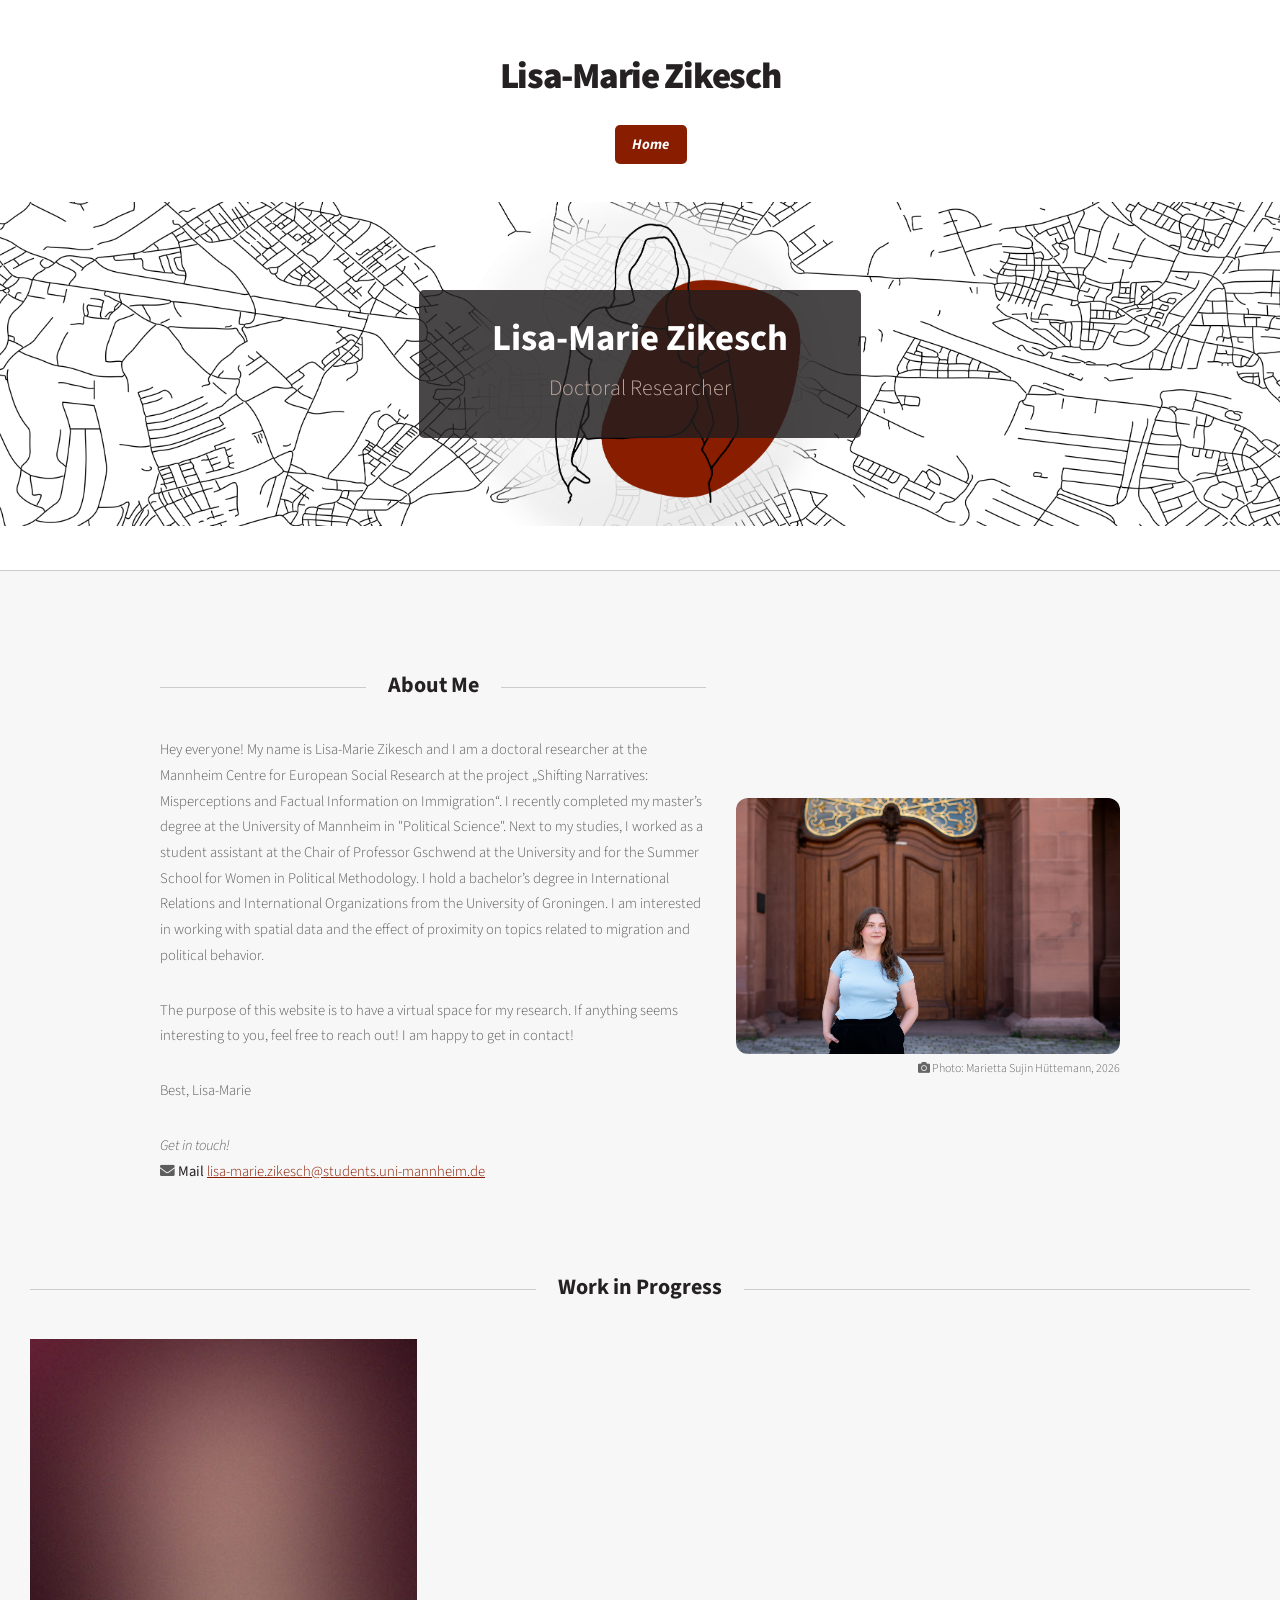
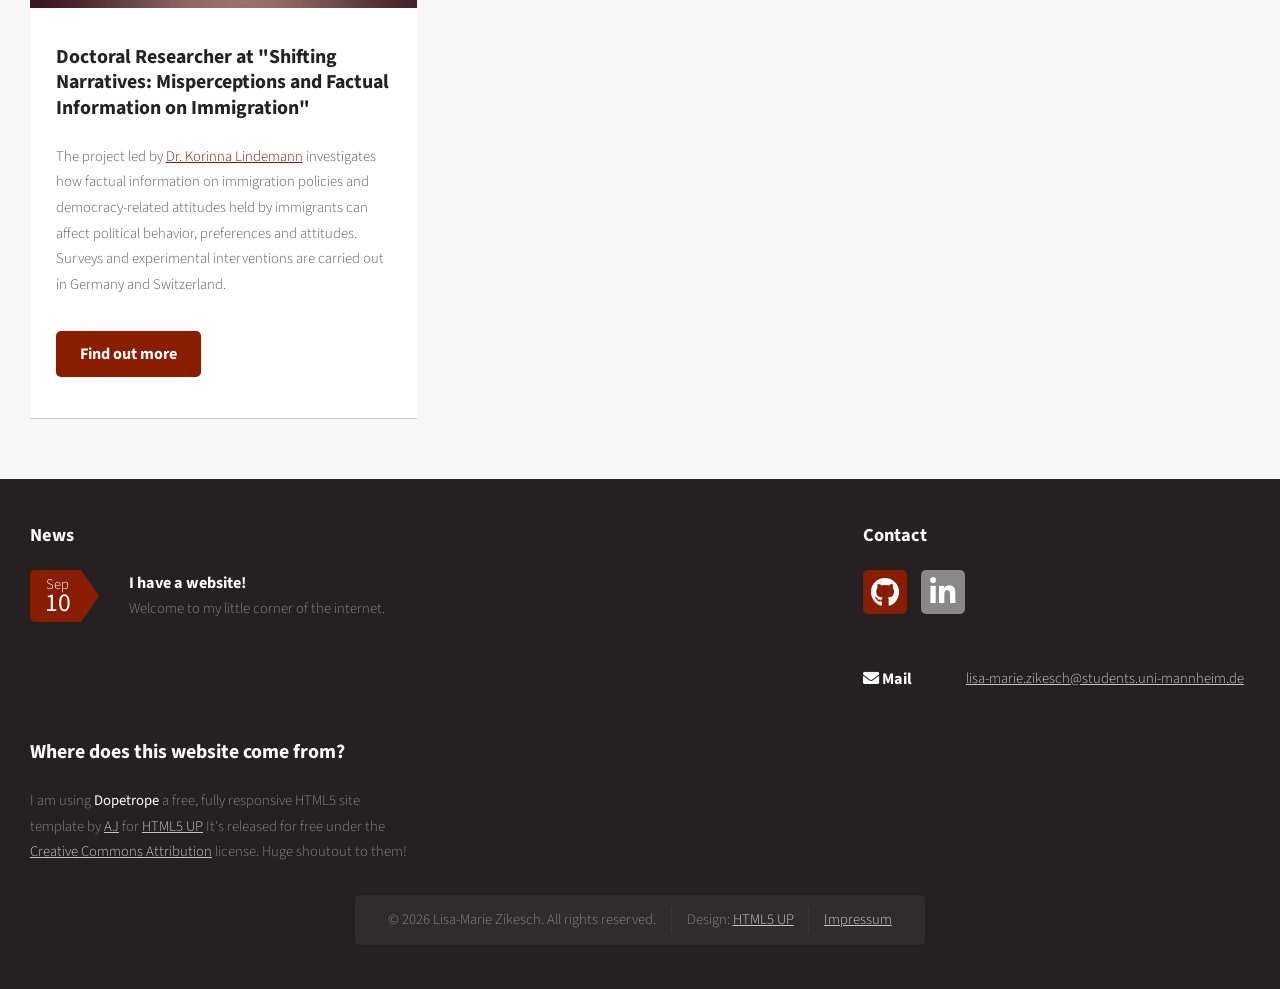
==== commit 6606176a: "Update index.html" ====
--- a/index.html
+++ b/index.html
@@ -127,6 +127,11 @@
 											</p>
 											<p>
 												Best, Lisa-Marie
+											</p>
+											<p>
+											<i>Get in touch!</i><br>
+											<i class="fas fa-envelope"></i> <b>Mail</b> <a href="mailto:lisa-marie.zikesch@students.uni-mannheim.de">lisa-marie.zikesch@students.uni-mannheim.de</a>
+								
 											</p>
 										</div>
 										<figure class="image-figure">
@@ -470,9 +475,6 @@
 									<header>
 										<h3>Where does this website come from?</h3>
 									</header>
-									<!--
-									<a href="#" class="image featured"><img src="images/pic10.jpg" alt="" /></a>
-								-->
 									<p>
 										I am using <strong>Dopetrope</strong> a free, fully responsive HTML5 site template by
 										<a href="http://twitter.com/ajlkn">AJ</a> for <a href="http://html5up.net/">HTML5 UP</a> It's released for free under
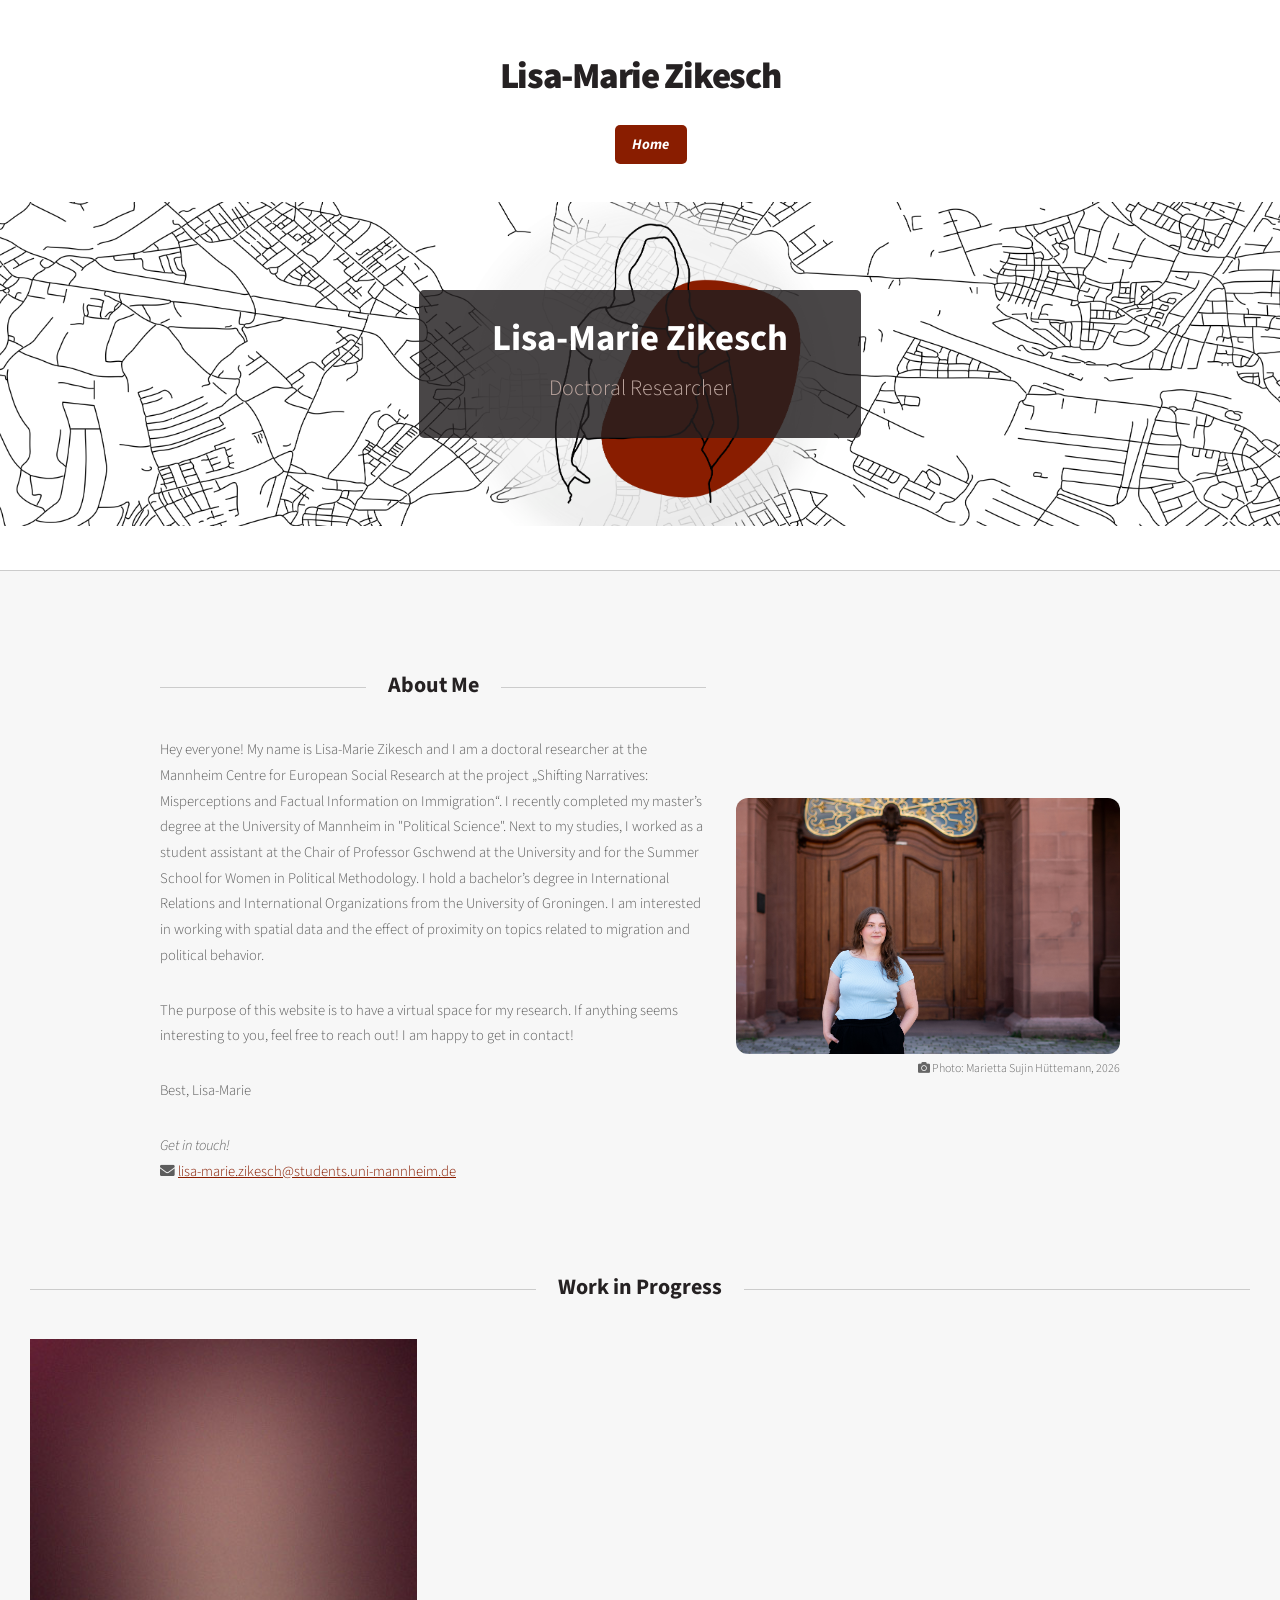
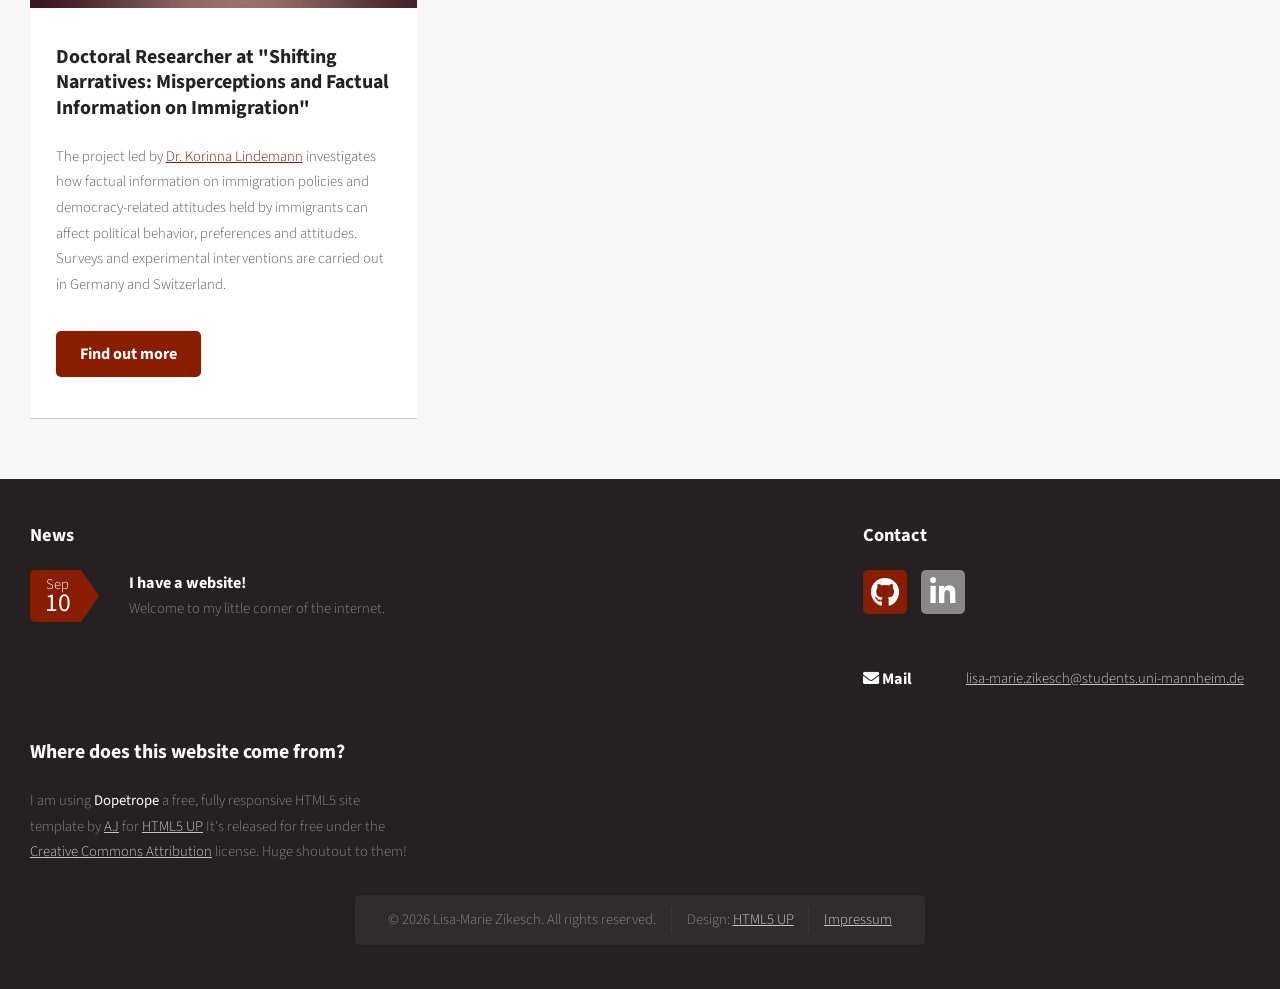
==== commit b12cccd5: "Update index.html" ====
--- a/index.html
+++ b/index.html
@@ -130,7 +130,7 @@
 											</p>
 											<p>
 											<i>Get in touch!</i><br>
-											<i class="fas fa-envelope"></i> <b>Mail</b> <a href="mailto:lisa-marie.zikesch@students.uni-mannheim.de">lisa-marie.zikesch@students.uni-mannheim.de</a>
+											<i class="fas fa-envelope"></i> <a href="mailto:lisa-marie.zikesch@students.uni-mannheim.de">lisa-marie.zikesch@students.uni-mannheim.de</a>
 								
 											</p>
 										</div>
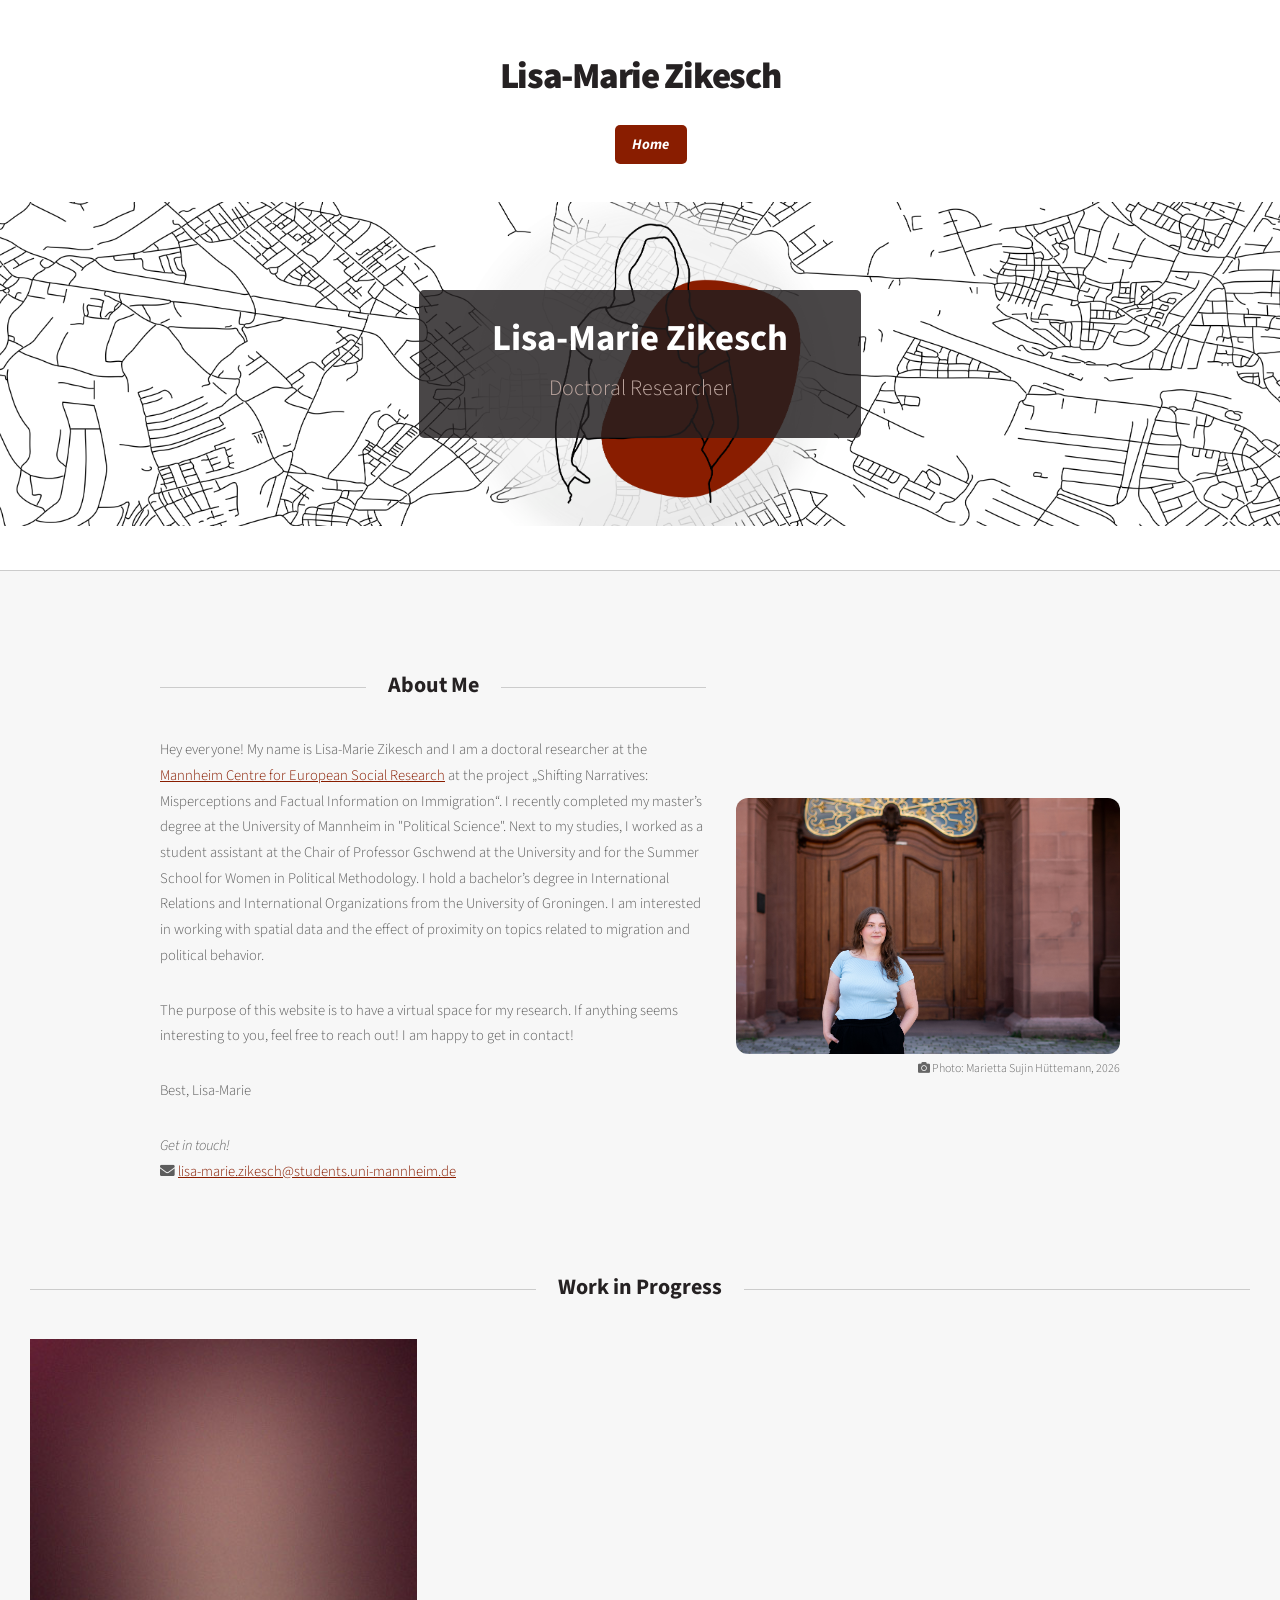
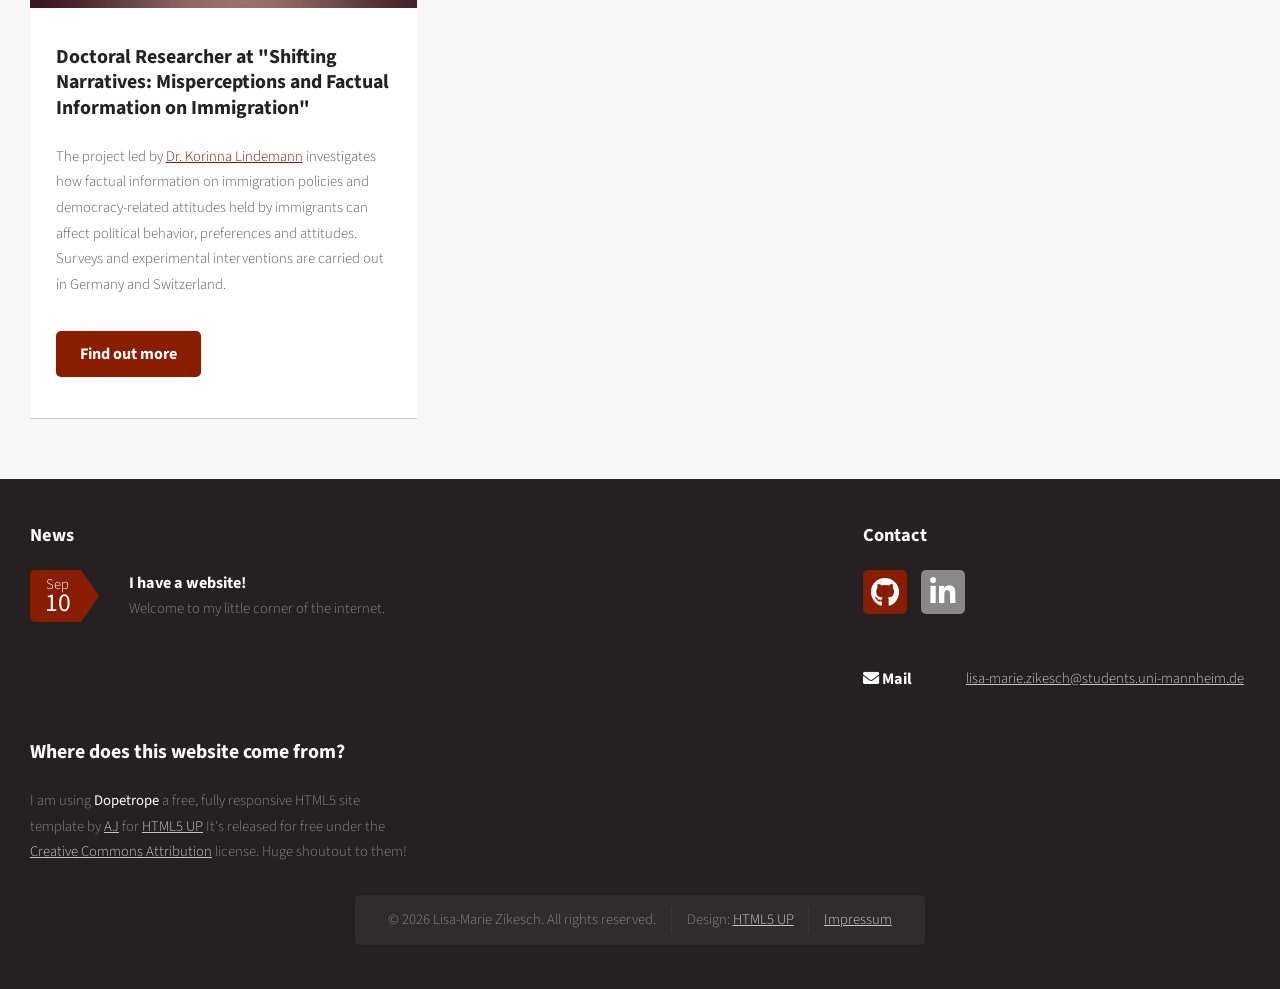
==== commit 51a008c5: "Update index.html" ====
--- a/index.html
+++ b/index.html
@@ -120,7 +120,7 @@
 												<h2>About Me</h2>
 											</header>
 											<p>
-												Hey everyone! My name is Lisa-Marie Zikesch and I am a doctoral researcher at the Mannheim Centre for European Social Research at the project „Shifting Narratives: Misperceptions and Factual Information on Immigration“. I recently completed my master’s degree at the University of Mannheim in "Political Science". Next to my studies, I worked as a student assistant at the Chair of Professor Gschwend at the University and for the Summer School for Women in Political Methodology. I hold a bachelor’s degree in International Relations and International Organizations from the University of Groningen. I am interested in working with spatial data and the effect of proximity on topics related to migration and political behavior. 
+												Hey everyone! My name is Lisa-Marie Zikesch and I am a doctoral researcher at the <a href="https://www.mzes.uni-mannheim.de/en/" target="_blank">Mannheim Centre for European Social Research</a> at the project „Shifting Narratives: Misperceptions and Factual Information on Immigration“. I recently completed my master’s degree at the University of Mannheim in "Political Science". Next to my studies, I worked as a student assistant at the Chair of Professor Gschwend at the University and for the Summer School for Women in Political Methodology. I hold a bachelor’s degree in International Relations and International Organizations from the University of Groningen. I am interested in working with spatial data and the effect of proximity on topics related to migration and political behavior. 
 											</p>
 											<p>
 												The purpose of this website is to have a virtual space for my research. If anything seems interesting to you, feel free to reach out! I am happy to get in contact!
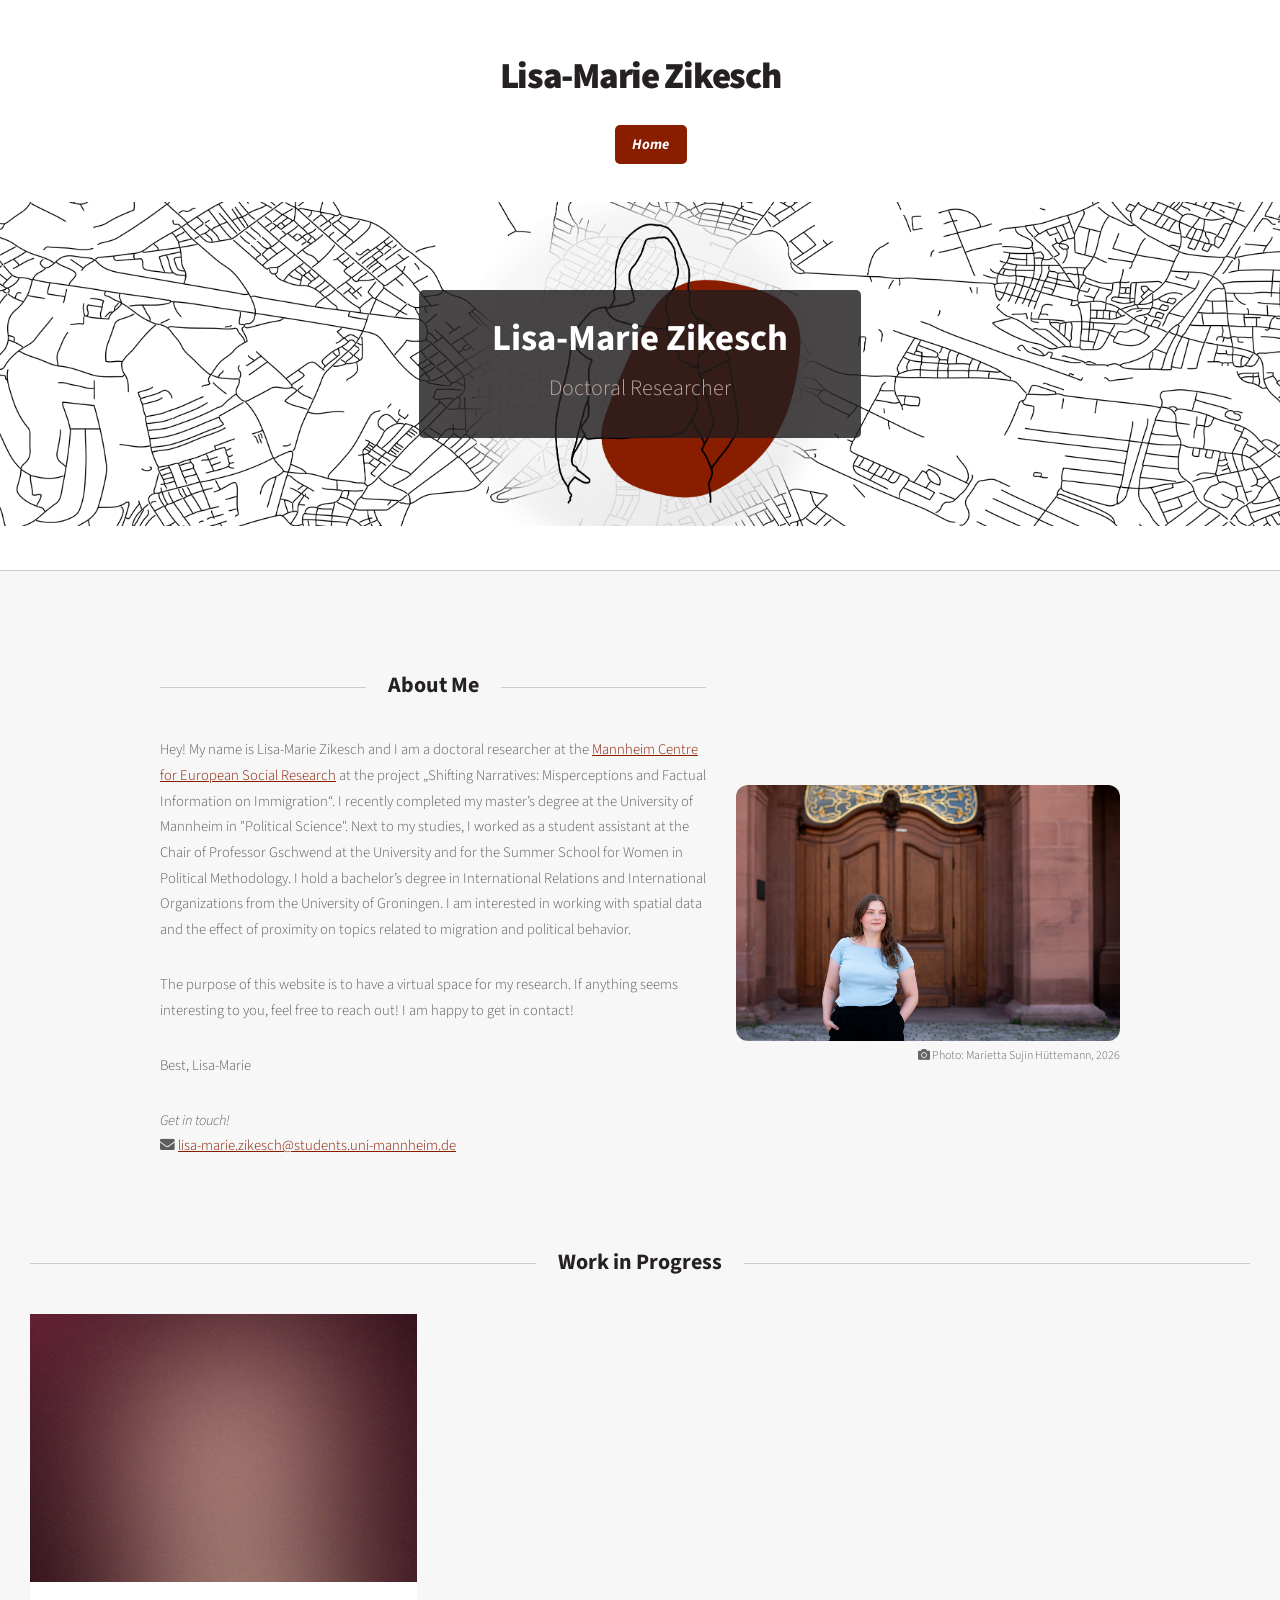
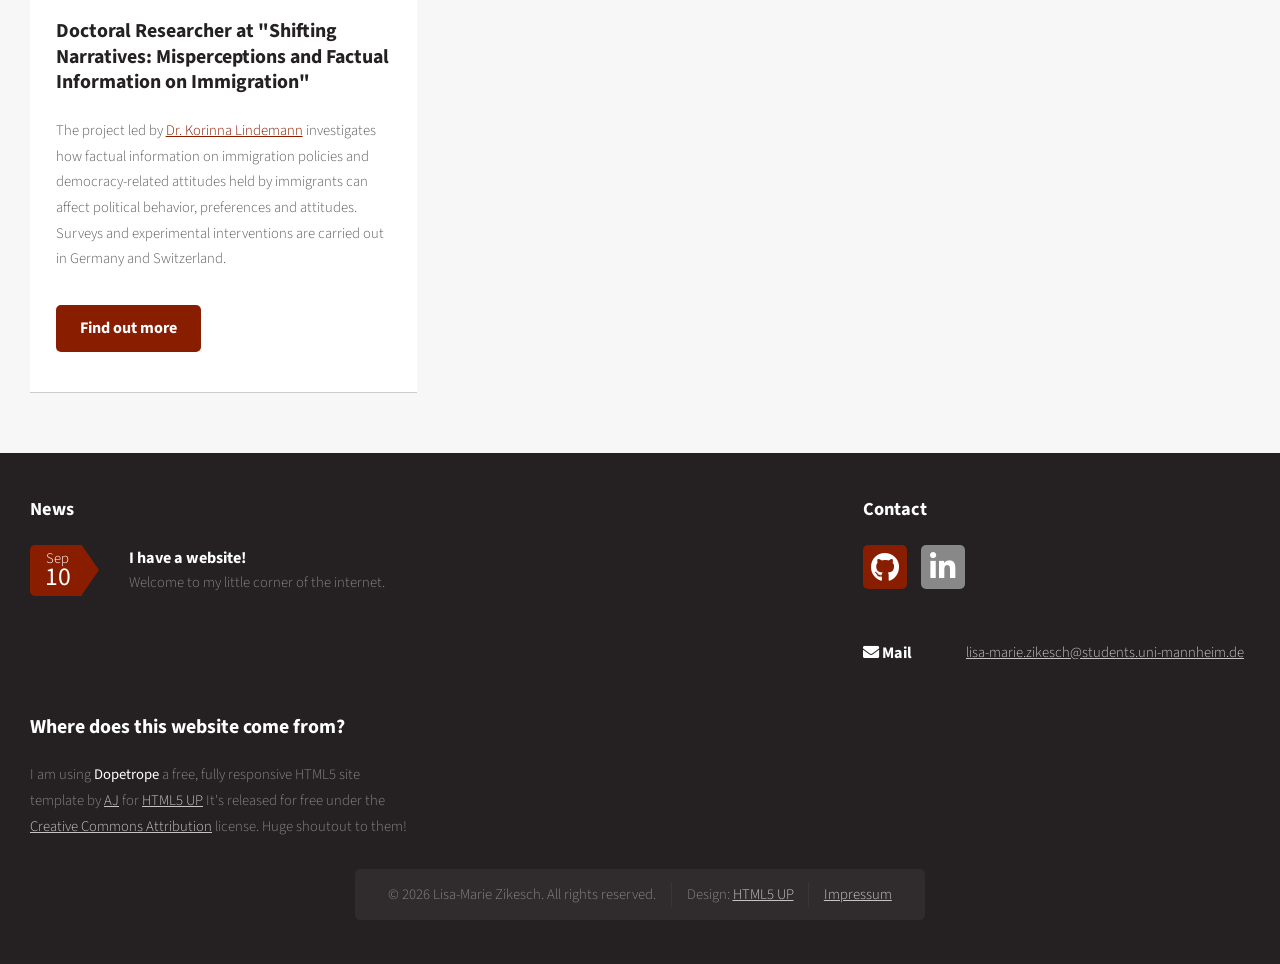
==== commit 754cb165: "Update index.html" ====
--- a/index.html
+++ b/index.html
@@ -120,7 +120,7 @@
 												<h2>About Me</h2>
 											</header>
 											<p>
-												Hey everyone! My name is Lisa-Marie Zikesch and I am a doctoral researcher at the <a href="https://www.mzes.uni-mannheim.de/en/" target="_blank">Mannheim Centre for European Social Research</a> at the project „Shifting Narratives: Misperceptions and Factual Information on Immigration“. I recently completed my master’s degree at the University of Mannheim in "Political Science". Next to my studies, I worked as a student assistant at the Chair of Professor Gschwend at the University and for the Summer School for Women in Political Methodology. I hold a bachelor’s degree in International Relations and International Organizations from the University of Groningen. I am interested in working with spatial data and the effect of proximity on topics related to migration and political behavior. 
+												Hey! My name is Lisa-Marie Zikesch and I am a doctoral researcher at the <a href="https://www.mzes.uni-mannheim.de/en/" target="_blank">Mannheim Centre for European Social Research</a> at the project „Shifting Narratives: Misperceptions and Factual Information on Immigration“. I recently completed my master’s degree at the University of Mannheim in "Political Science". Next to my studies, I worked as a student assistant at the Chair of Professor Gschwend at the University and for the Summer School for Women in Political Methodology. I hold a bachelor’s degree in International Relations and International Organizations from the University of Groningen. I am interested in working with spatial data and the effect of proximity on topics related to migration and political behavior. 
 											</p>
 											<p>
 												The purpose of this website is to have a virtual space for my research. If anything seems interesting to you, feel free to reach out! I am happy to get in contact!
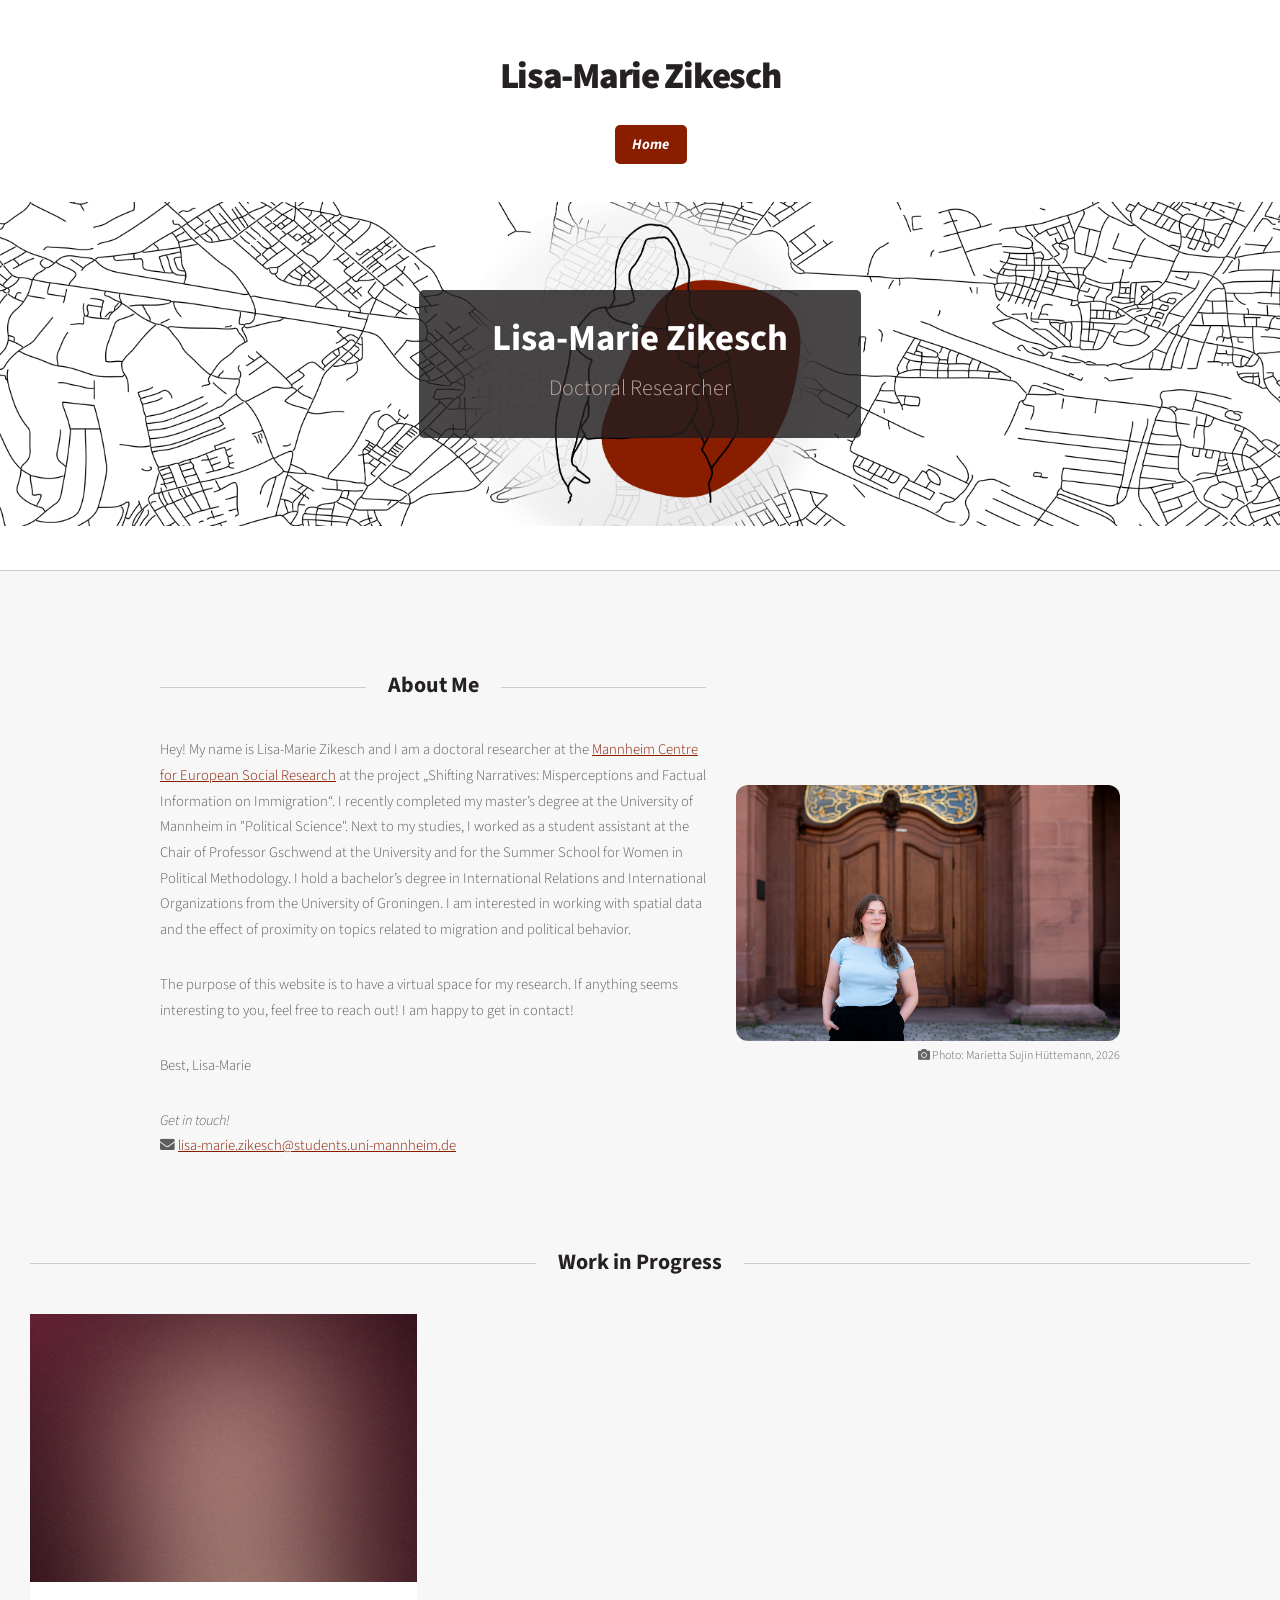
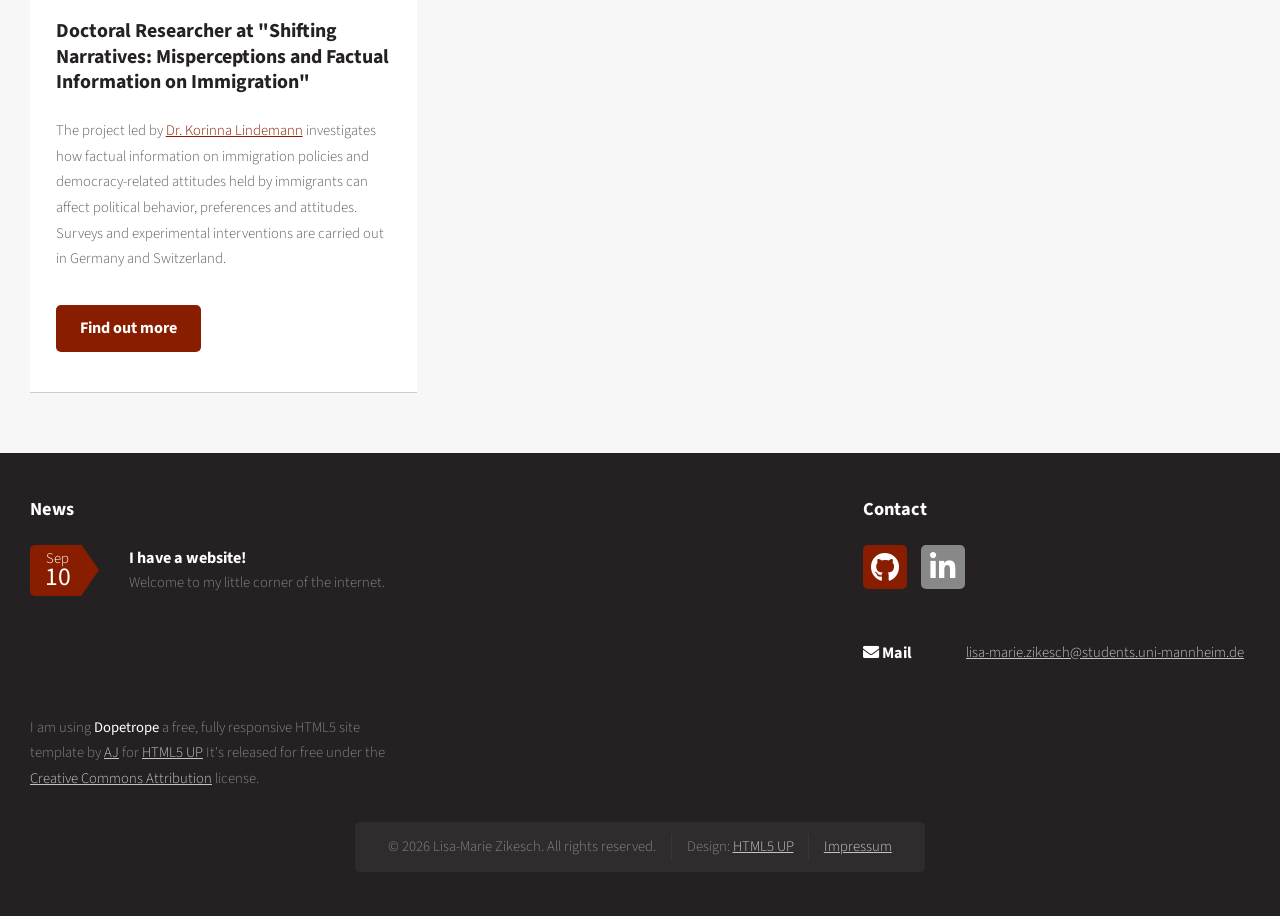
==== commit c9a3258e: "Update index.html" ====
--- a/index.html
+++ b/index.html
@@ -472,13 +472,10 @@
 							</div>
 							<div class="col-4 col-12-small">
 								<section>
-									<header>
-										<h3>Where does this website come from?</h3>
-									</header>
 									<p>
 										I am using <strong>Dopetrope</strong> a free, fully responsive HTML5 site template by
 										<a href="http://twitter.com/ajlkn">AJ</a> for <a href="http://html5up.net/">HTML5 UP</a> It's released for free under
-										the <a href="http://html5up.net/license/">Creative Commons Attribution</a> license. Huge shoutout to them!
+										the <a href="http://html5up.net/license/">Creative Commons Attribution</a> license. 
 									</p>
 									<!--
 									<footer>
--- a/assets/css/main.css
+++ b/assets/css/main.css
@@ -2957,3 +2957,15 @@
   line-height: 1.4;
   text-align: right;
 }
+
+@media (max-width: 980px) {
+  .about-section {
+    flex-direction: column;
+    align-items: flex-start;
+  }
+
+  .image-figure {
+    width: 100%;
+    max-width: none;
+  }
+}
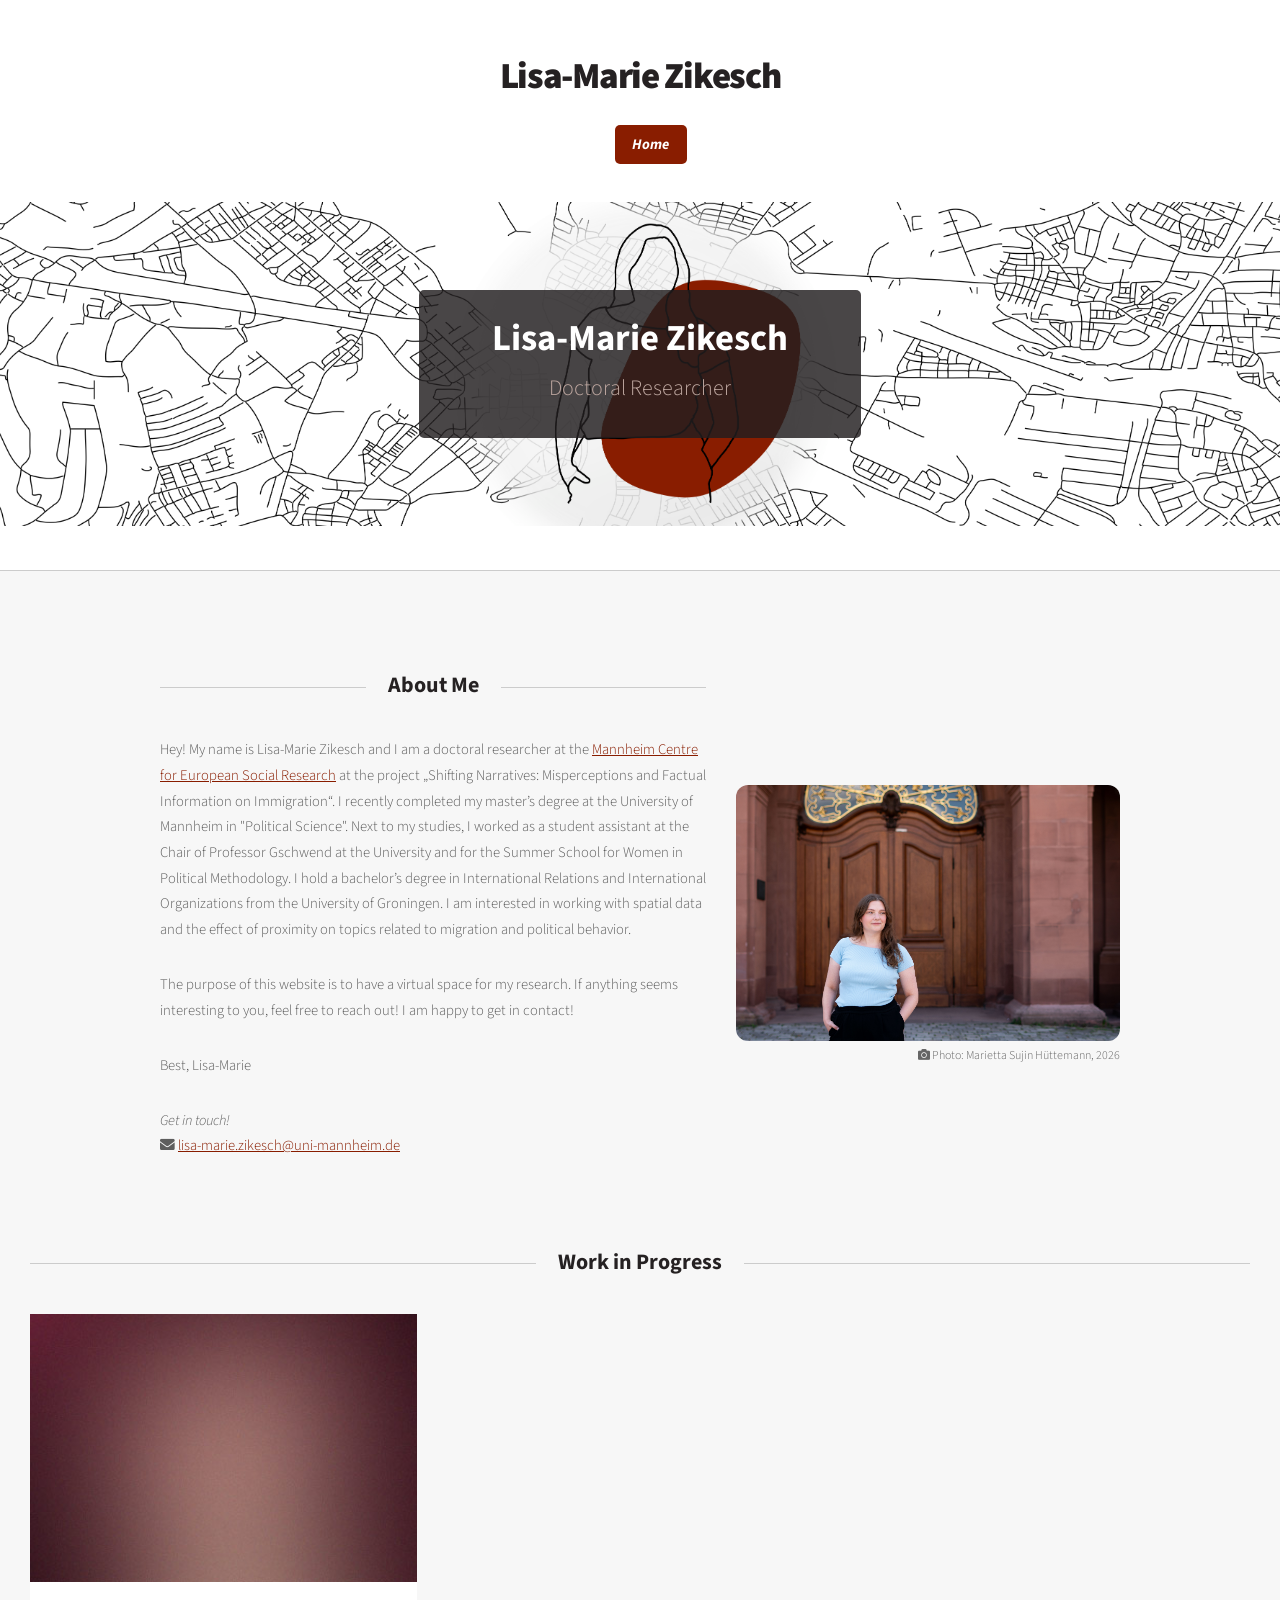
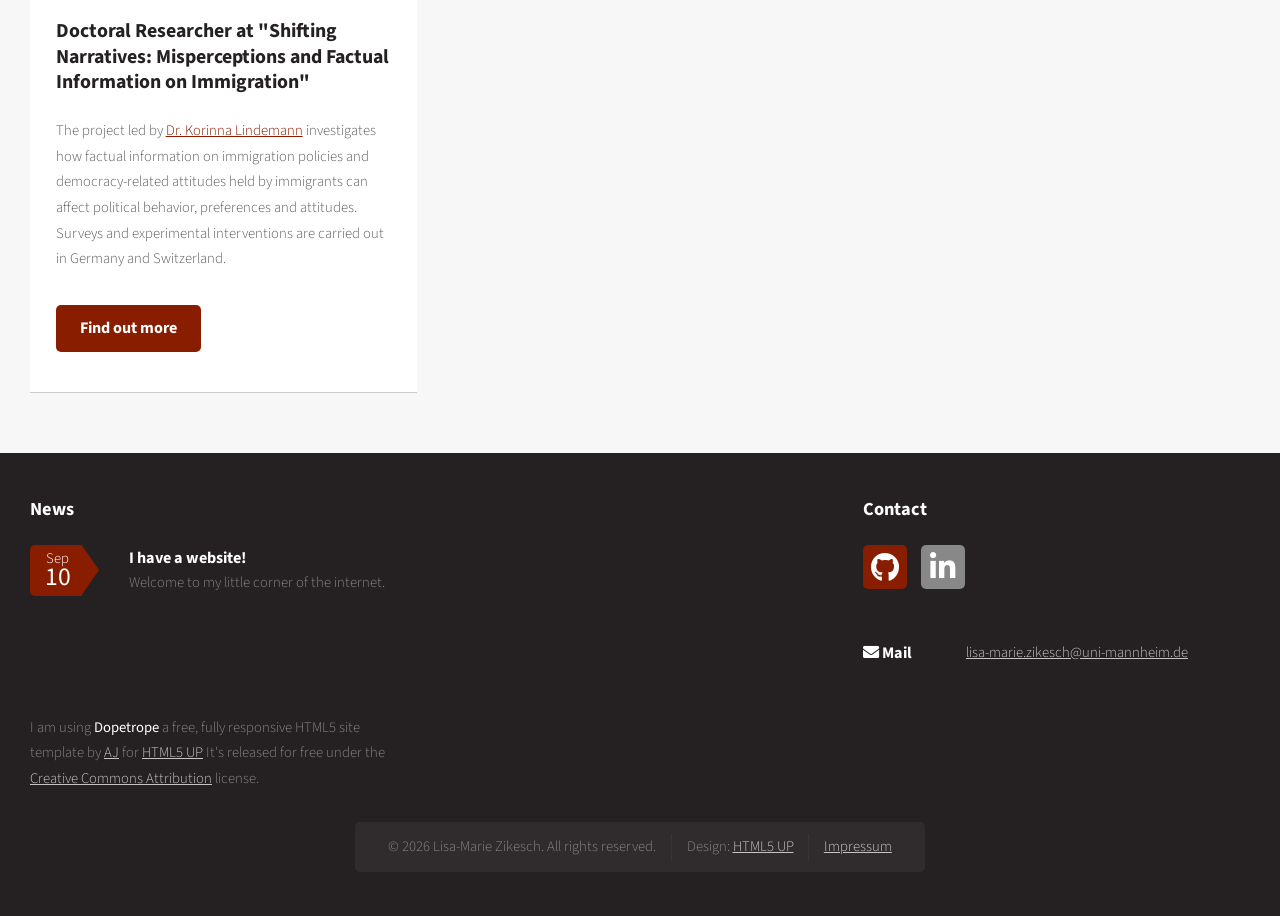
==== commit 93388f0e: "change email" ====
--- a/index.html
+++ b/index.html
@@ -130,7 +130,7 @@
 											</p>
 											<p>
 											<i>Get in touch!</i><br>
-											<i class="fas fa-envelope"></i> <a href="mailto:lisa-marie.zikesch@students.uni-mannheim.de">lisa-marie.zikesch@students.uni-mannheim.de</a>
+											<i class="fas fa-envelope"></i> <a href="mailto:lisa-marie.zikesch@uni-mannheim.de">lisa-marie.zikesch@uni-mannheim.de</a>
 								
 											</p>
 										</div>
@@ -445,7 +445,7 @@
 									<ul class="contact">
 										<li>
 											<h3><i class="fas fa-envelope"></i> Mail</h3>
-											<p><a href="mailto:lisa-marie.zikesch@students.uni-mannheim.de">lisa-marie.zikesch@students.uni-mannheim.de</a></p>
+											<p><a href="mailto:lisa-marie.zikesch@uni-mannheim.de">lisa-marie.zikesch@uni-mannheim.de</a></p>
 										</li>
 										<!--
 										<li>
@@ -459,7 +459,7 @@
 								
 										<li>
 											<h3>Mail</h3>
-											<p><a href="mailto:lisa-marie.zikesch@students.uni-mannheim.de">lisa-marie.zikesch@students.uni-mannheim.de</a></p>
+											<p><a href="mailto:lisa-marie.zikesch@uni-mannheim.de">lisa-marie.zikesch@uni-mannheim.de</a></p>
 										</li>
 									
 										<li>
